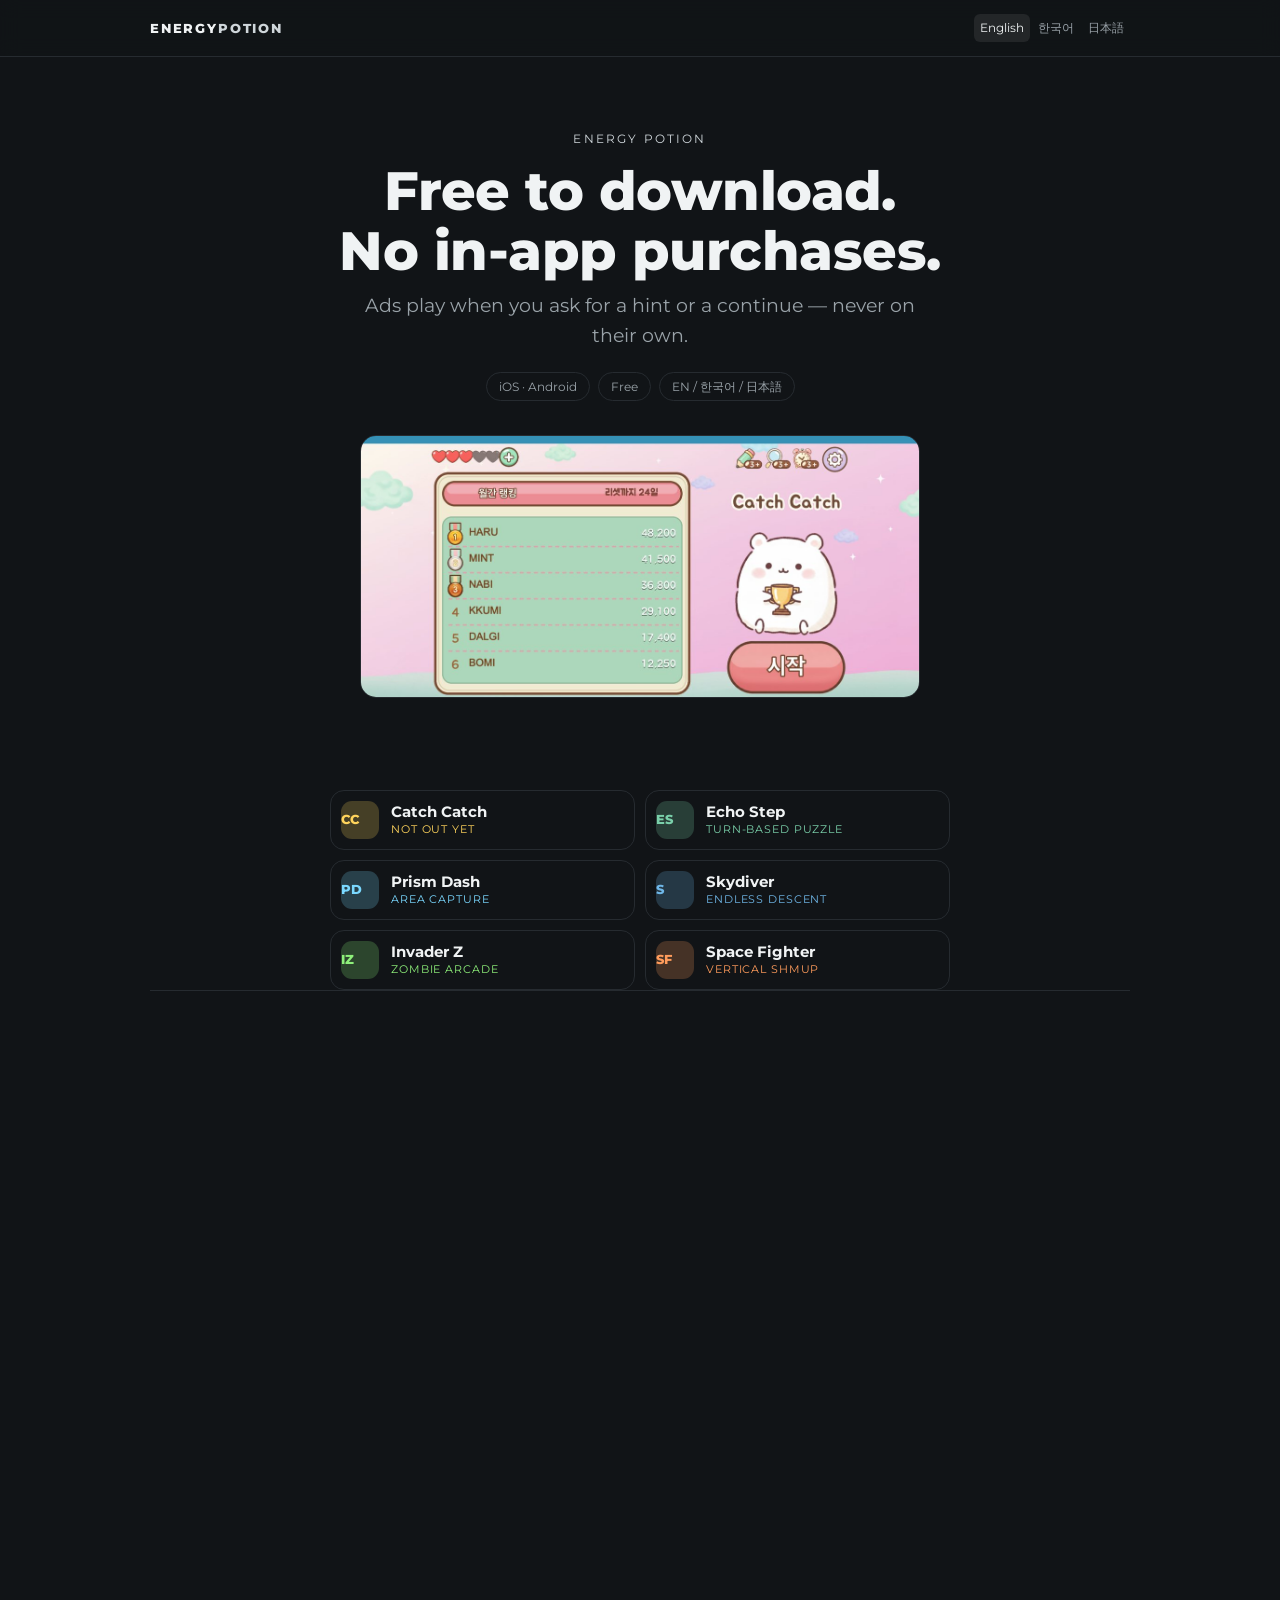
==== index.html @ 7a770555 "Energy Potion 광고 랜딩 페이지 커뮤니티에 광고 링크로 걸 페이지. 첫 페이지가 광고 도착지이고, 게임마다 자기 페이지를 한 장씩 갖는다.  - 게임 여섯 개가 세로로 " ====
<!doctype html>
<html lang="en">
<head>
<meta charset="utf-8">
<meta name="viewport" content="width=device-width,initial-scale=1,viewport-fit=cover">
<title>Energy Potion — six small games, free</title>
<meta name="description" content="Six small mobile games for iOS and Android. Two puzzles, an endless fall, and three arcade games. Free.">

<!-- In a community feed the card is what people see before they see the page.
     1200x630, the best-looking game's own screen. TODO: real URL + image. -->
<meta property="og:title" content="무료 게임 6개 — 인앱 결제 없음">
<meta property="og:description" content="틀린 그림 찾기, 턴제 퍼즐, 영역 확보, 낙하, 슈팅 둘. 광고는 힌트나 이어하기를 직접 누를 때만.">
<meta property="og:image" content="https://TODO.example/assets/og/studio.png">
<meta property="og:type" content="website">
<meta name="twitter:card" content="summary_large_image">

<link rel="preconnect" href="https://fonts.googleapis.com">
<link rel="preconnect" href="https://fonts.gstatic.com" crossorigin>
<link href="https://fonts.googleapis.com/css2?family=Montserrat:wght@600;800&display=swap" rel="stylesheet">
<link rel="stylesheet" href="assets/site.css">
</head>

<!-- THIS is the page an ad link arrives at. Every block below carries its own
     store buttons, because a reader who scrolled to the fourth game will not
     scroll back up to a single button at the top. -->
<body>

<header class="top">
  <div class="wrap">
    <a class="mark" href="./">ENERGY<span>POTION</span></a>
    <nav><span data-lang></span></nav>
  </div>
</header>

<div class="wrap">

  <div class="hero hero-studio">
    <div class="eyebrow">ENERGY POTION</div>
    <h1 data-studio-head></h1>
    <p class="lead" data-studio-line></p>
    <div class="badges">
      <span>iOS · Android</span><span>Free</span><span>EN / 한국어 / 日本語</span>
    </div>

    <!-- One screen, in the first screenful. Filled by the renderer with the
         first featured game that actually has a screenshot on disk, so it can
         never render as a broken frame while the shots are still coming in. -->
    <div class="hero-shot" data-hero-shot></div>
  </div>

  <!-- The list at a glance, before the reader commits to scrolling six blocks.
       Two columns, three rows — not one wrapping row, which broke 5 + 1 and
       read as a leftover. Each entry names the genre, not the sentence the
       block below will say, so it summarises rather than repeats. -->
  <nav class="summary" data-summary aria-label="Games"></nav>

  <!-- the six blocks -->
  <div data-catalogue></div>

  <!-- The small row of everything not featured was here — Dig and Find and
       Space Sweeper. Taken out for now: the page is an ad, and a second list
       under the six is a second thing to decide about. Put the section back
       and it fills itself; `renderCatalogue()` already hides it when nothing
       is unfeatured.

  <section class="foot-list">
    <h2 data-ui="alsoBy">Also by us</h2>
    <div class="grid" data-rest></div>
  </section>
  -->

  <!-- The last thing on the page answers the question a reader leaves with,
       rather than ending on legal links. Every claim here is checked: no
       purchase code in any of the six, rewarded ads only, no tracker on this
       page. -->
  <section class="closing">
    <h2 data-ui="whyFree">Why free</h2>
    <p data-ui="whyFreeBody"></p>
  </section>

</div>

<footer>
  <div class="wrap">
    <span>© Energy Potion</span>
    <a href="#" data-privacy data-ui="privacy">Privacy</a>
    <a href="#" data-support data-ui="support">Support</a>
    <a href="mailto:humor.essence@gmail.com">humor.essence@gmail.com</a>
  </div>
</footer>

<script src="assets/data.js"></script>
<script src="assets/site.js"></script>
</body>
</html>
---- assets/site.css ----
/* Colour lives here, the way it lives in Palette.h — nothing below sets a
   literal that an app's own accent should be setting.

   The ground was Echo Step's own sky, because this page began as that game's
   landing page. It is a catalogue now, and a catalogue standing on one of its
   six games' palettes is that game's page with five guests on it: the teal
   fights Catch Catch's yellow and Space Fighter's orange, and every one of
   the six stops looking like its own thing.

   So the ground is neutral and the colour belongs to the games. Each block and
   each summary row sets --accent inline from data.js; the chrome around them
   inherits the pale default below and stays monochrome, which is what lets six
   accents sit on one page without arguing. */

:root{
  --bg:#111417;          /* deep neutral, a hair cool — not black */
  --panel:#171a1e;       /* a block, barely separated from the ground */
  --ink:#f0f3f4;
  --ink-dim:#99a2a8;
  --line:#262b30;
  --accent:#cfd6da;      /* the default is NOT a colour: chrome stays grey and
                            every real accent arrives inline, per game */
  --on-accent:#10141b;   /* type on a filled accent button */
  --card:#ffffff08;
  --font:'Montserrat',-apple-system,BlinkMacSystemFont,'Apple SD Gothic Neo',
         'Hiragino Sans','Noto Sans KR','Noto Sans JP',sans-serif;
}

*{box-sizing:border-box}
html{scroll-behavior:smooth}
body{
  margin:0;font-family:var(--font);color:var(--ink);
  background:var(--bg);
  -webkit-font-smoothing:antialiased;line-height:1.6;
}
a{color:inherit;text-decoration:none}
.wrap{width:min(980px,100% - 40px);margin-inline:auto}

/* --- top bar ------------------------------------------------------------- */
header.top{position:sticky;top:0;z-index:20;backdrop-filter:blur(10px);
  background:#111417e6;border-bottom:1px solid var(--line)}
.top .wrap{display:flex;align-items:center;gap:16px;height:56px}
.mark{font-weight:800;letter-spacing:.14em;font-size:13px;text-transform:uppercase}
.mark span{color:var(--accent)}
.top nav{margin-left:auto;display:flex;gap:14px;font-size:13px;color:var(--ink-dim)}
[data-lang]{display:flex;gap:2px;margin-left:8px}
[data-lang] button{background:none;border:0;color:var(--ink-dim);font:inherit;font-size:12px;
  padding:4px 6px;cursor:pointer;border-radius:6px}
[data-lang] button.on{color:var(--ink);background:#ffffff14}

/* --- hero ---------------------------------------------------------------- */
.hero{padding:72px 0 56px;text-align:center}
.hero .eyebrow{font-size:12px;letter-spacing:.18em;text-transform:uppercase;color:var(--accent)}
.hero h1{font-size:clamp(34px,7vw,60px);line-height:1.1;margin:14px 0 10px;font-weight:800;letter-spacing:-.01em}
.hero p.lead{font-size:clamp(16px,2.4vw,19px);color:var(--ink-dim);max-width:44ch;margin:0 auto}
.badges{display:flex;gap:8px;justify-content:center;flex-wrap:wrap;margin:20px 0 0}
.badges span{font-size:12px;border:1px solid var(--line);border-radius:999px;padding:4px 12px;color:var(--ink-dim)}

/* --- store buttons ------------------------------------------------------- */
.stores{display:flex;gap:12px;justify-content:center;flex-wrap:wrap;margin:26px 0 0}
.store{display:inline-flex;flex-direction:column;align-items:flex-start;justify-content:center;
  min-width:170px;padding:10px 20px;border-radius:12px;font-weight:700;font-size:15px;
  background:var(--accent);color:var(--on-accent);border:1px solid transparent}
.store em{font-style:normal;font-weight:600;font-size:11px;opacity:.7}
.store.android{background:transparent;color:var(--ink);border-color:var(--line)}
.store-off{opacity:.4;cursor:default}
.store-lg{min-width:200px;padding:13px 24px;font-size:16px}

/* --- media slot ---------------------------------------------------------- */
.media{margin:44px auto 0;width:min(300px,72vw);aspect-ratio:9/19.5;border-radius:28px;
  border:1px solid var(--line);background:var(--panel);overflow:hidden;position:relative}
.media video,.media img{width:100%;height:100%;object-fit:cover;display:block}
.media .placeholder{position:absolute;inset:0;display:grid;place-content:center;text-align:center;
  color:var(--ink-dim);font-size:12px;padding:20px;line-height:1.8}

/* --- sections ------------------------------------------------------------ */
section{padding:56px 0;border-top:1px solid var(--line)}
h2{font-size:13px;letter-spacing:.18em;text-transform:uppercase;color:var(--accent);margin:0 0 24px}
ul.points{list-style:none;padding:0;margin:0;display:grid;gap:18px}
ul.points li{padding-left:26px;position:relative;font-size:17px;max-width:60ch}
ul.points li::before{content:'';position:absolute;left:0;top:11px;width:10px;height:10px;
  background:var(--accent);transform:rotate(45deg)}

.shots{display:flex;gap:14px;overflow-x:auto;padding-bottom:12px;scroll-snap-type:x mandatory}
.shots img,.shots .shot{flex:0 0 auto;width:210px;aspect-ratio:9/19.5;border-radius:16px;
  border:1px solid var(--line);background:var(--panel);scroll-snap-align:start;
  display:grid;place-content:center;color:var(--ink-dim);font-size:11px}

table.facts{width:100%;border-collapse:collapse;font-size:15px;max-width:560px}
table.facts td{padding:10px 0;border-bottom:1px solid var(--line);vertical-align:top}
table.facts td:first-child{color:var(--ink-dim);width:38%}

/* --- the six blocks ------------------------------------------------------ */
/* Stacked, not two-column: screen on top, then the name, the sentence and the
   buttons under it — the same shape on a phone and on a desktop. A side-by-side
   block reads as a website's feature row; a stacked one reads as a store entry,
   which is what a reader arriving from a community post is expecting to skim.
   The price is height, and it is paid on purpose: six blocks is a long page,
   and each of them is a stop rather than a row to scan past. */
.hero-studio h1{font-size:clamp(32px,6.4vw,54px)}
.hero-shot{margin:34px auto 0;width:min(240px,58vw)}
.hero-shot.wide{width:min(560px,88vw)}
.hero-shot img.wide{border-radius:16px}
.hero-shot img{width:100%;height:auto;display:block;border-radius:22px;
  border:1px solid var(--line);background:var(--panel)}

/* Two columns, so six entries are three tidy rows instead of one row that
   wraps 5 + 1. One column below 560, where two of these would be too narrow to
   hold a name and a genre on separate lines. */
.summary{display:grid;grid-template-columns:1fr 1fr;gap:10px;max-width:620px;
  margin:36px auto 0}
.summary a{display:flex;align-items:center;gap:12px;padding:10px 14px 10px 10px;
  border:1px solid var(--line);border-radius:14px;transition:border-color .15s}
.summary a:hover,.summary a:focus-visible{border-color:var(--accent)}
.summary .icon{width:38px;height:38px;border-radius:11px;flex:0 0 auto}
.summary .icon b{font-size:13px}
.summary span{display:flex;flex-direction:column;min-width:0;text-align:left}
.summary b{font-size:15px;font-weight:700;line-height:1.3}
.summary i{font-style:normal;font-size:11px;letter-spacing:.08em;text-transform:uppercase;
  color:var(--accent);line-height:1.5}
@media (max-width:560px){ .summary{grid-template-columns:1fr} }

.app{display:flex;flex-direction:column;align-items:center;text-align:center;gap:0;
  padding:64px 0;border-top:1px solid var(--line);scroll-margin-top:70px;
  /* six stacked blocks is a long document; the ones far off screen need not be
     laid out until they are near it. contain-intrinsic-size keeps the
     scrollbar honest before that happens. */
  content-visibility:auto;contain-intrinsic-size:auto 720px}

/* Two screens, side by side, at the size a phone screenshot is actually
   legible at. The second is optional — if the file is not there its frame is
   removed rather than left as a hole, so a game with one screenshot is not a
   broken-looking block. */
.app-media{display:flex;gap:14px;justify-content:center;margin-bottom:30px}
/* The screenshot keeps its own shape. These six games are not all the same
   aspect: Echo Step's shot is a 1080x2400 handset frame and Space Fighter's is
   4:7, and forcing both into one ratio with object-fit:cover ate the Space
   Fighter logo off the top of its own screen. Only the placeholder holds a
   fixed ratio, because it has no content to lose. */
.app-media img{width:210px;height:auto;border-radius:22px;
  border:1px solid var(--line);background:var(--panel);display:block}
/* A sideways game gets a sideways frame — same height budget, not the same
   width, or it lands a third the height of the portrait ones beside it. */
.app-media img.wide{width:min(440px,74vw);border-radius:16px}
.app-media .placeholder{width:210px;aspect-ratio:9/19.5;border-radius:22px;
  border:1px solid var(--line);background:var(--panel);display:block}
.app-media .placeholder{display:grid;place-content:center;text-align:center;padding:16px;
  color:var(--ink-dim);font-size:11px;word-break:break-all;line-height:1.7}

.app-body{display:flex;flex-direction:column;align-items:center;max-width:56ch}
.app-body .eyebrow{font-size:11px;letter-spacing:.16em;text-transform:uppercase;color:var(--accent)}
.app-body h3{font-size:clamp(26px,4vw,36px);margin:8px 0 10px;font-weight:800;letter-spacing:-.01em}
.app-body p{margin:0;font-size:17px;color:var(--ink-dim);max-width:46ch;line-height:1.65}
ul.mini{list-style:none;padding:0;margin:18px 0 0;display:grid;gap:8px;text-align:left}
ul.mini li{position:relative;padding-left:20px;font-size:14px;color:var(--ink-dim);max-width:48ch}
ul.mini li::before{content:'';position:absolute;left:0;top:8px;width:7px;height:7px;
  background:var(--accent);transform:rotate(45deg)}
.app-body .stores{margin-top:26px}
.more{display:inline-block;margin-top:16px;font-size:13px;color:var(--ink-dim);
  text-decoration:underline;text-underline-offset:4px}
.more:hover{color:var(--ink)}
section[hidden]{display:none}

@media (max-width:560px){
  .app{padding:48px 0}
  .app-media{gap:10px}
  /* One screen on a narrow phone: two of them shrink to thumbnails and stop
     being screenshots. The second is hidden, not scaled. */
  .app-media > :nth-child(2){display:none}
  .app-media img,.app-media .placeholder{width:min(240px,64vw)}
}

/* --- catalogue grid (the small row at the foot, and nothing else) -------- */
/* One per row, not a two-up grid: it is a list of games, and the page reads
   downwards everywhere else. */
.grid{display:grid;gap:12px;grid-template-columns:1fr;max-width:560px;margin-inline:auto}
.foot-list h2{text-align:center}
.card{display:flex;gap:16px;padding:16px;border:1px solid var(--line);border-radius:16px;
  background:var(--panel);transition:border-color .15s,transform .15s}
.card:hover{border-color:var(--accent);transform:translateY(-2px)}
.icon{flex:0 0 auto;width:56px;height:56px;border-radius:14px;position:relative;overflow:hidden;
  background:color-mix(in srgb,var(--accent) 22%,transparent);display:grid;place-content:center}
.icon img{position:absolute;inset:0;width:100%;height:100%;object-fit:cover}
.icon b{font-size:18px;font-weight:800;color:var(--accent)}
.card .icon{width:44px;height:78px;border-radius:10px}
.card-text{display:flex;flex-direction:column;gap:2px;min-width:0}
.card-text b{font-size:17px}
.card-text i{font-style:normal;font-size:11px;letter-spacing:.1em;text-transform:uppercase;color:var(--accent)}
.card-text span{font-size:14px;color:var(--ink-dim);line-height:1.5}

/* --- sticky CTA ---------------------------------------------------------- */
.sticky{position:fixed;left:0;right:0;bottom:0;z-index:30;transform:translateY(110%);
  transition:transform .2s;background:#111417f2;border-top:1px solid var(--line);
  backdrop-filter:blur(10px);padding:10px 0 max(10px,env(safe-area-inset-bottom))}
.sticky.show{transform:none}
.sticky .stores{margin:0}
.sticky .store{flex:1;min-width:0;align-items:center;padding:11px 12px}

.closing p{max-width:60ch;margin:0 auto;color:var(--ink-dim);font-size:15px;line-height:1.75}
.closing{text-align:center}
footer{padding:40px 0 60px;color:var(--ink-dim);font-size:13px;border-top:1px solid var(--line)}
footer .wrap{display:flex;gap:18px;flex-wrap:wrap;align-items:center}
footer a{text-decoration:underline;text-underline-offset:3px}

@media (max-width:520px){
  .hero{padding:48px 0 40px}
  .store{min-width:0;flex:1}
}
@media (prefers-reduced-motion:reduce){*{transition:none!important;scroll-behavior:auto}}
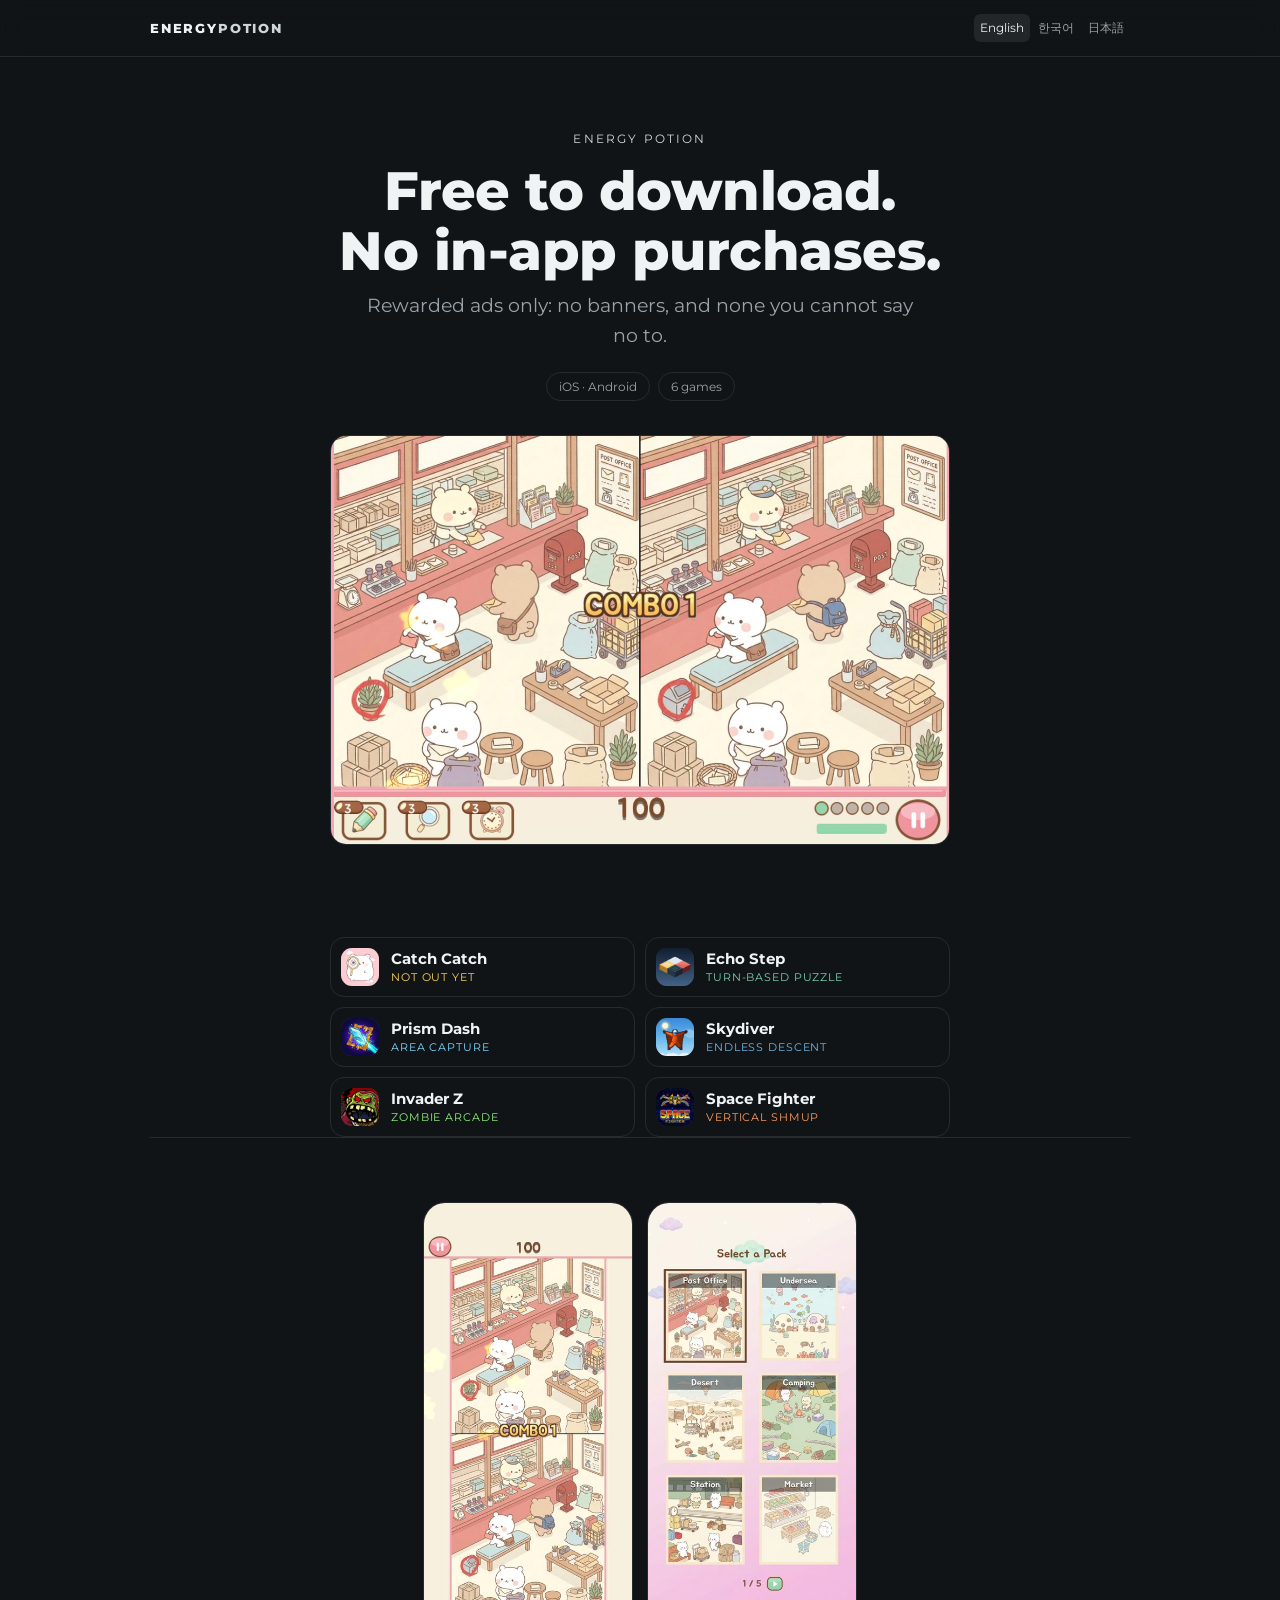
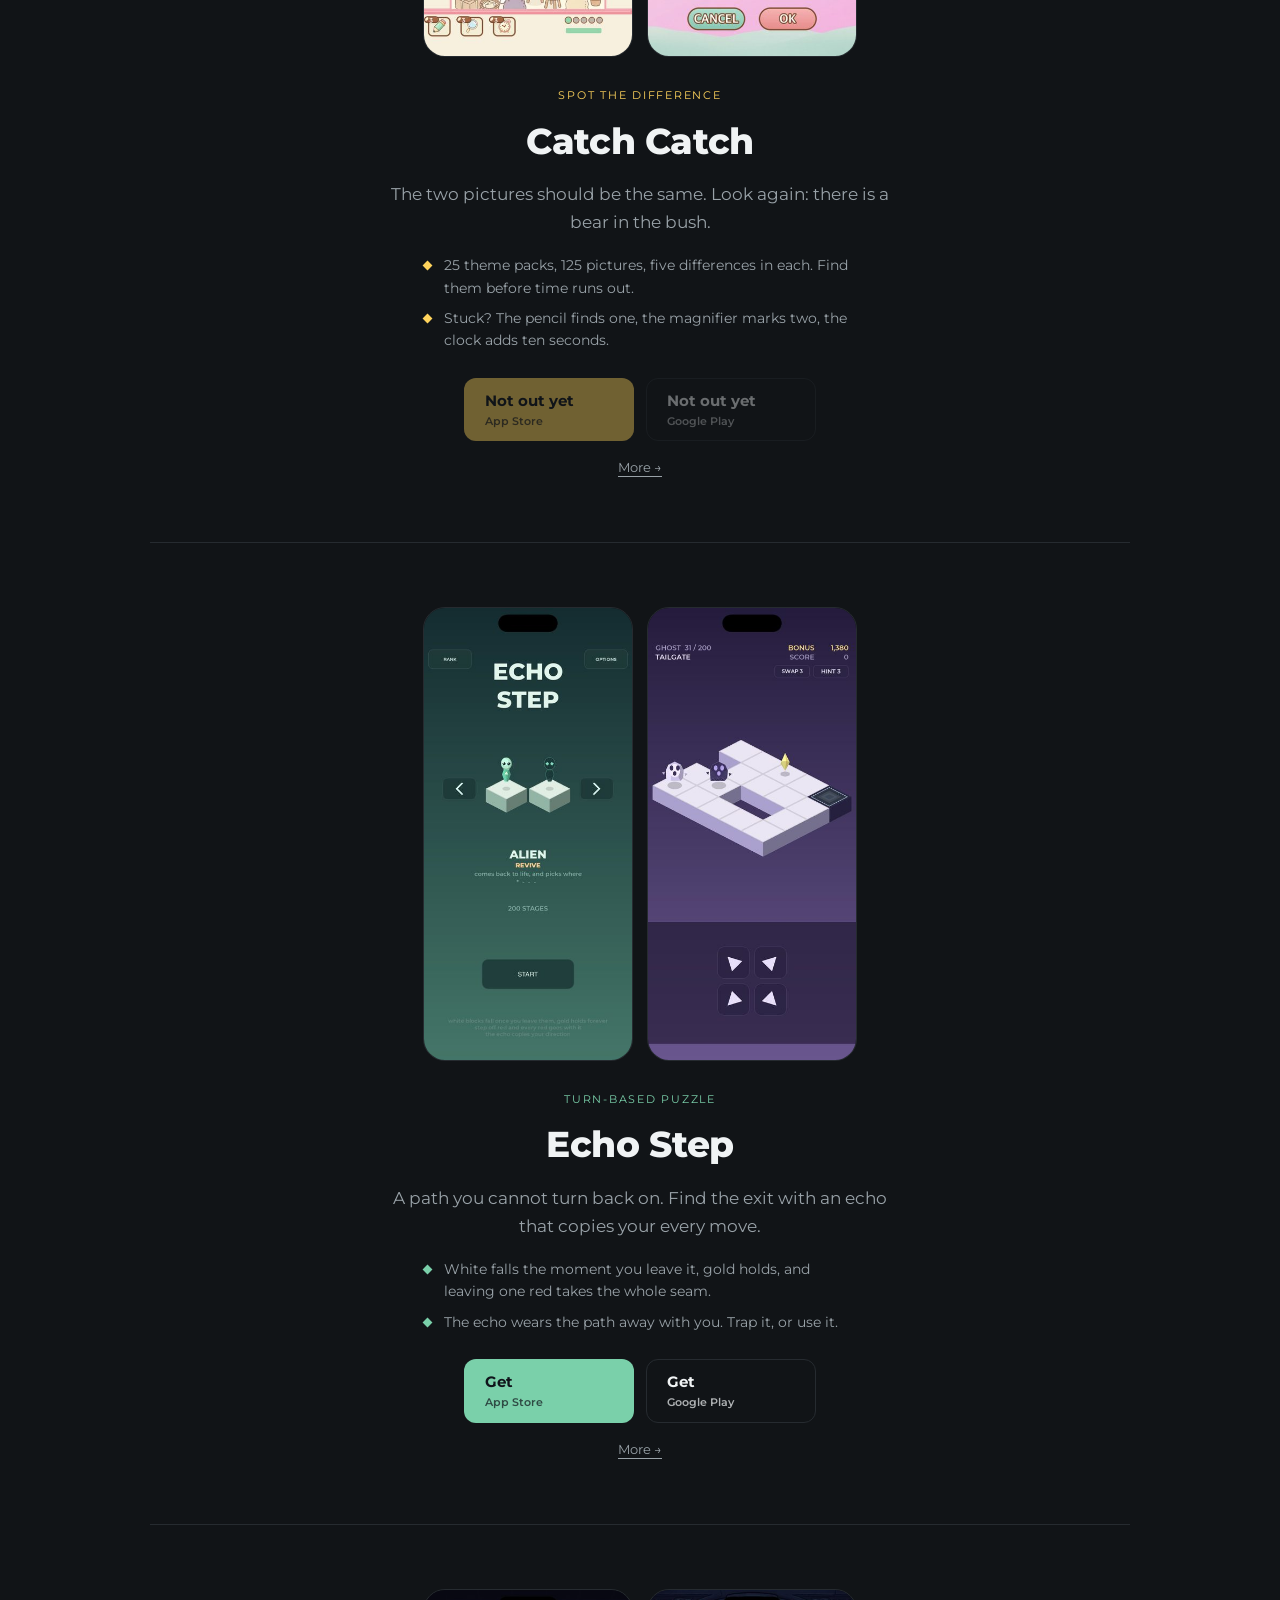
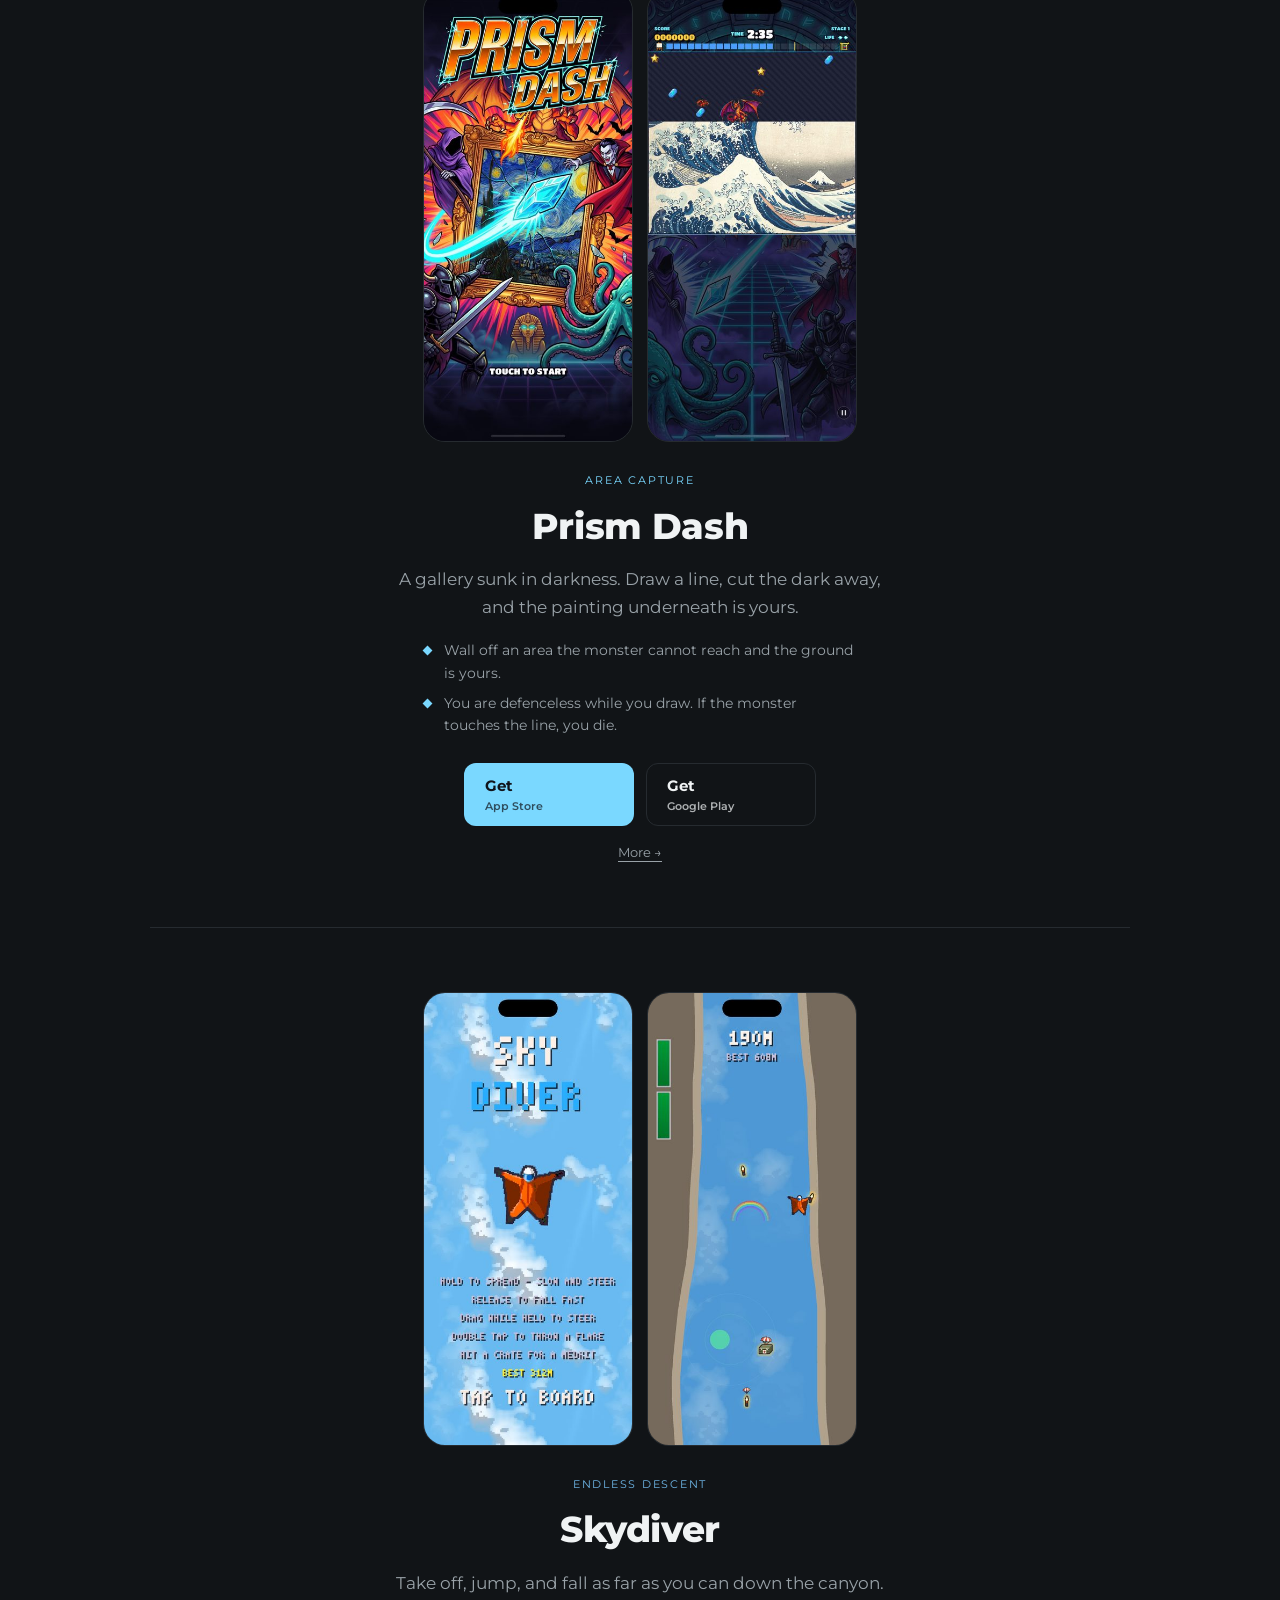
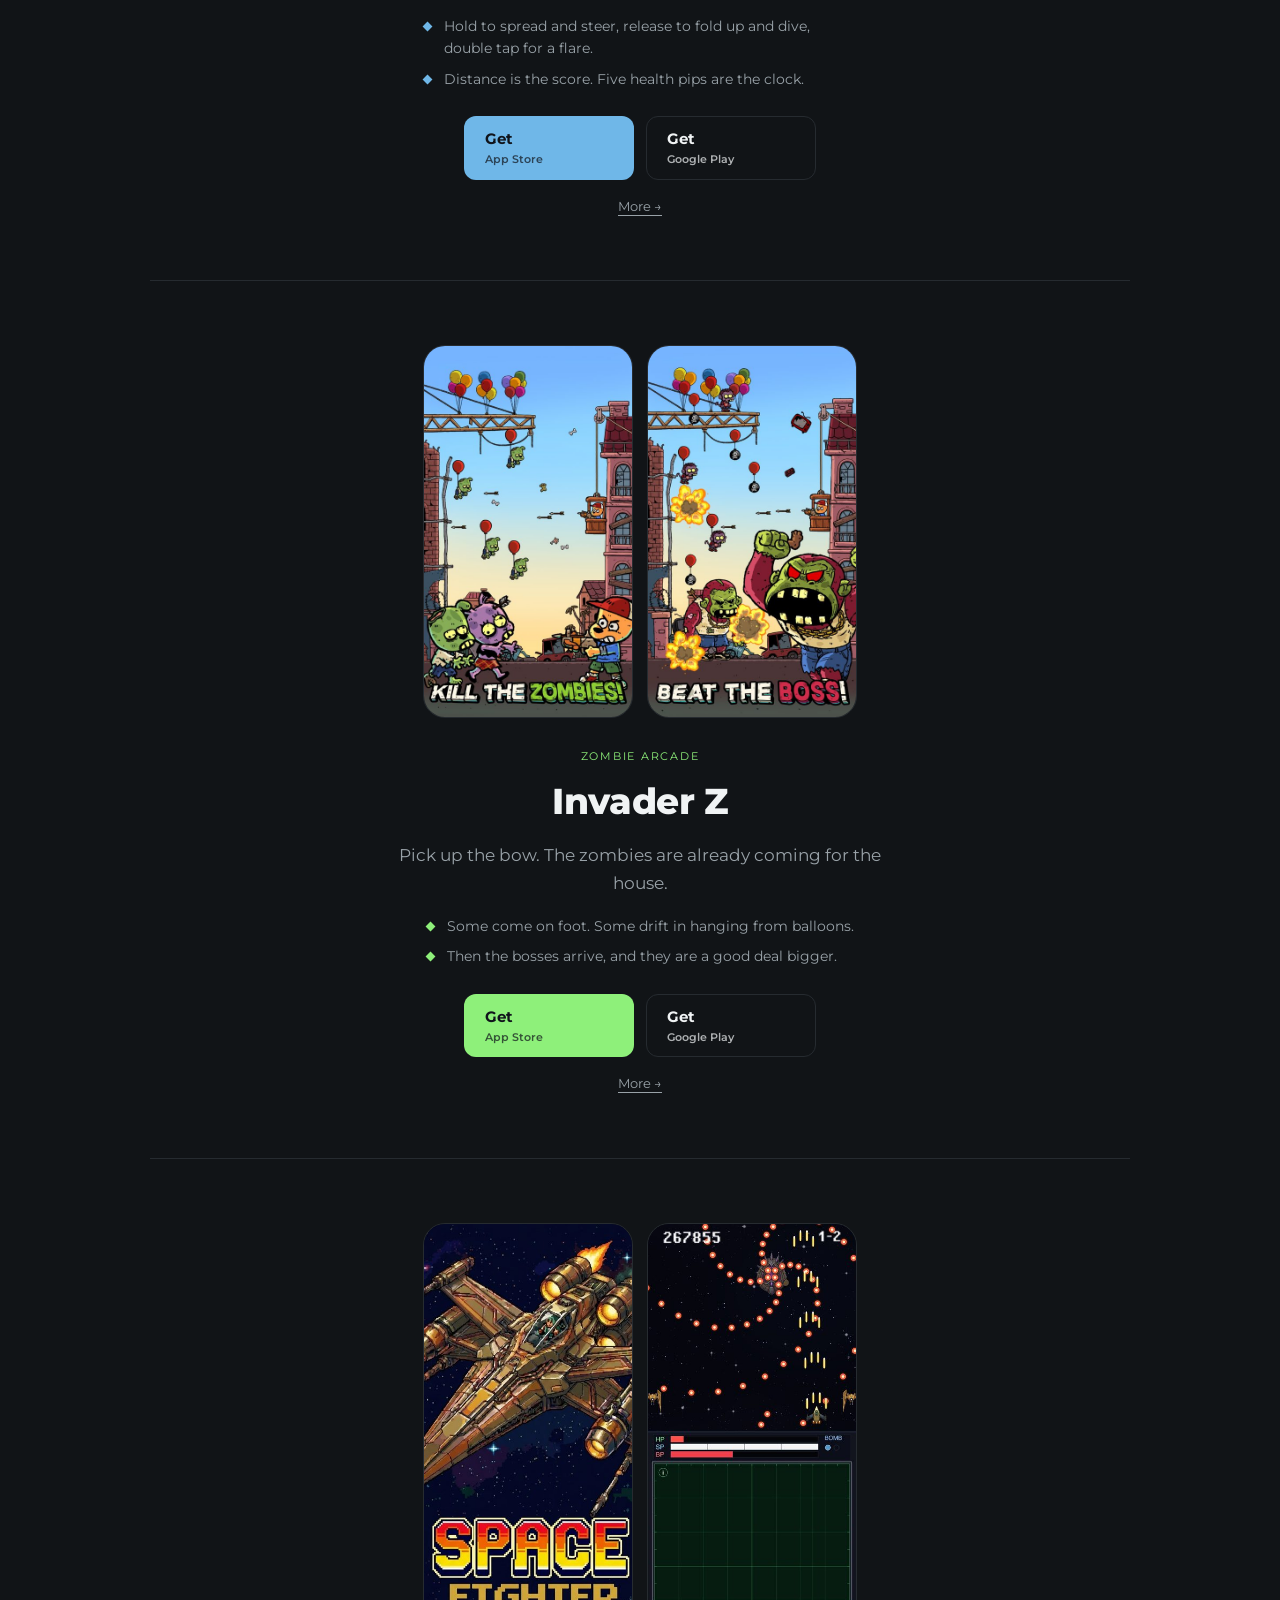
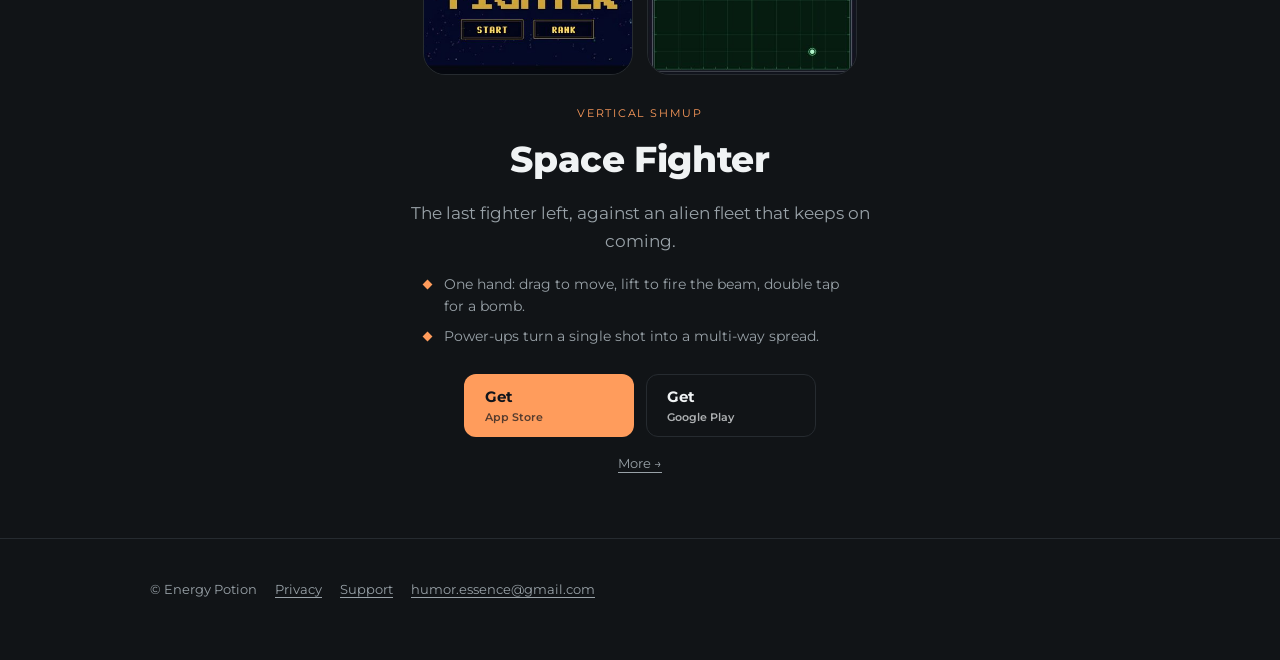
==== commit 871c671b: "위쪽을 먼저 그리고, 소개 문구를 스토어 기준으로 바로잡는다 로딩: - 문구와 대표 이미지를 HTML에 넣어 첫 응답만으로 첫 화면이 그려진다. - 아래쪽 이미지는 대표 이미지가 " ====
--- a/index.html
+++ b/index.html
@@ -7,17 +7,35 @@
 <meta name="description" content="Six small mobile games for iOS and Android. Two puzzles, an endless fall, and three arcade games. Free.">
 
 <!-- In a community feed the card is what people see before they see the page.
-     1200x630, the best-looking game's own screen. TODO: real URL + image. -->
+     1200x630, the best-looking game's own screen. Built by tools/make_og.py
+     out of data.js and the screenshots, so a card cannot drift from its page. -->
 <meta property="og:title" content="무료 게임 6개 — 인앱 결제 없음">
-<meta property="og:description" content="틀린 그림 찾기, 턴제 퍼즐, 영역 확보, 낙하, 슈팅 둘. 광고는 힌트나 이어하기를 직접 누를 때만.">
-<meta property="og:image" content="https://TODO.example/assets/og/studio.png">
+<meta property="og:description" content="틀린 그림 찾기, 턴제 퍼즐, 영역 확보, 낙하, 슈팅 둘. 광고는 보상형뿐, 배너도 거절할 수 없는 광고도 없습니다.">
+<meta property="og:image" content="https://energypotioncorp-code.github.io/assets/og/studio.png">
 <meta property="og:type" content="website">
+<meta property="og:url" content="https://energypotioncorp-code.github.io/">
 <meta name="twitter:card" content="summary_large_image">
 
+<!-- Runs before anything else on the page: the language has to be known before the
+     first paint, and the picture at the top should start downloading now rather than
+     after the stylesheet. Order matches ECHO_LANG > es.lang > handset in the game. -->
+<script>
+(function(){var L=['en','ko','ja'],p=new URLSearchParams(location.search).get('lang'),s=null,n=(navigator.language||'en').slice(0,2),l;
+try{s=localStorage.getItem('ep.lang')}catch(e){}
+l=L.indexOf(p)>=0?p:L.indexOf(s)>=0?s:L.indexOf(n)>=0?n:'en';
+document.documentElement.lang=l;window.EP_LANG=l;window.EP_HERO='assets/shots/catch-catch-'+l+'-1.jpg';
+var k=document.createElement('link');k.rel='preload';k.as='image';k.href=window.EP_HERO;k.fetchPriority='high';document.head.appendChild(k);})();
+</script>
+<link rel="icon" href="data:,">
 <link rel="preconnect" href="https://fonts.googleapis.com">
 <link rel="preconnect" href="https://fonts.gstatic.com" crossorigin>
-<link href="https://fonts.googleapis.com/css2?family=Montserrat:wght@600;800&display=swap" rel="stylesheet">
+<!-- Not render-blocking: a font on another host must never hold up the first paint. -->
+<link rel="preload" as="style" href="https://fonts.googleapis.com/css2?family=Montserrat:wght@600;800&display=swap" onload="this.onload=null;this.rel='stylesheet'">
+<noscript><link href="https://fonts.googleapis.com/css2?family=Montserrat:wght@600;800&display=swap" rel="stylesheet"></noscript>
 <link rel="stylesheet" href="assets/site.css">
+<script defer src="assets/data.js"></script>
+<script defer src="assets/shots.js"></script>
+<script defer src="assets/site.js"></script>
 </head>
 
 <!-- THIS is the page an ad link arrives at. Every block below carries its own
@@ -36,16 +54,32 @@
 
   <div class="hero hero-studio">
     <div class="eyebrow">ENERGY POTION</div>
-    <h1 data-studio-head></h1>
-    <p class="lead" data-studio-line></p>
+    <!-- The hero's words are written here, all three languages, not in data.js: they
+         have to be on screen from the first response. CSS shows the reader's language
+         (html[lang] is set in the head). tools/make_og.py reads the card's text from here.
+
+         Careful with the second line. It said ads play only when you press them, and
+         Space Fighter's stage-clear ad starts by itself after a countdown. What is true
+         of all six: rewarded only, no banners, and you can always decline. -->
+    <h1>
+      <span data-l="ko">무료 다운로드.<br>인앱 결제 0원.</span>
+      <span data-l="en">Free to download.<br>No in-app purchases.</span>
+      <span data-l="ja">無料ダウンロード。<br>アプリ内課金 0 円。</span>
+    </h1>
+    <p class="lead">
+      <span data-l="ko">광고는 보상형뿐입니다. 배너도, 거절할 수 없는 광고도 없습니다.</span>
+      <span data-l="en">Rewarded ads only: no banners, and none you cannot say no to.</span>
+      <span data-l="ja">広告は報酬型だけ。バナーも、断れない広告もありません。</span>
+    </p>
     <div class="badges">
-      <span>iOS · Android</span><span>Free</span><span>EN / 한국어 / 日本語</span>
+      <span>iOS · Android</span>
+      <span data-l="ko">게임 6개</span><span data-l="en">6 games</span><span data-l="ja">ゲーム6本</span>
     </div>
 
-    <!-- One screen, in the first screenful. Filled by the renderer with the
-         first featured game that actually has a screenshot on disk, so it can
-         never render as a broken frame while the shots are still coming in. -->
-    <div class="hero-shot" data-hero-shot></div>
+    <div class="hero-shot wide">
+      <img id="hero-shot" data-slug="catch-catch" width="1200" height="793" alt="Catch Catch" fetchpriority="high" decoding="async">
+      <script>document.getElementById('hero-shot').src=window.EP_HERO</script>
+    </div>
   </div>
 
   <!-- The list at a glance, before the reader commits to scrolling six blocks.
@@ -69,15 +103,6 @@
   </section>
   -->
 
-  <!-- The last thing on the page answers the question a reader leaves with,
-       rather than ending on legal links. Every claim here is checked: no
-       purchase code in any of the six, rewarded ads only, no tracker on this
-       page. -->
-  <section class="closing">
-    <h2 data-ui="whyFree">Why free</h2>
-    <p data-ui="whyFreeBody"></p>
-  </section>
-
 </div>
 
 <footer>
@@ -89,7 +114,5 @@
   </div>
 </footer>
 
-<script src="assets/data.js"></script>
-<script src="assets/site.js"></script>
 </body>
 </html>
--- a/assets/site.css
+++ b/assets/site.css
@@ -27,6 +27,12 @@
 }
 
 *{box-sizing:border-box}
+/* The hero carries all three languages in its HTML; only the reader's shows. Lives in
+   the stylesheet that blocks first paint, so the others never flash. */
+html[lang="ko"] [data-l]:not([data-l="ko"]),
+html[lang="en"] [data-l]:not([data-l="en"]),
+html[lang="ja"] [data-l]:not([data-l="ja"]){display:none}
+img{max-width:100%}
 html{scroll-behavior:smooth}
 body{
   margin:0;font-family:var(--font);color:var(--ink);
@@ -40,6 +46,7 @@
 header.top{position:sticky;top:0;z-index:20;backdrop-filter:blur(10px);
   background:#111417e6;border-bottom:1px solid var(--line)}
 .top .wrap{display:flex;align-items:center;gap:16px;height:56px}
+.mark,.top nav a,[data-lang] button{white-space:nowrap}
 .mark{font-weight:800;letter-spacing:.14em;font-size:13px;text-transform:uppercase}
 .mark span{color:var(--accent)}
 .top nav{margin-left:auto;display:flex;gap:14px;font-size:13px;color:var(--ink-dim)}
@@ -67,11 +74,19 @@
 .store-lg{min-width:200px;padding:13px 24px;font-size:16px}
 
 /* --- media slot ---------------------------------------------------------- */
-.media{margin:44px auto 0;width:min(300px,72vw);aspect-ratio:9/19.5;border-radius:28px;
-  border:1px solid var(--line);background:var(--panel);overflow:hidden;position:relative}
-.media video,.media img{width:100%;height:100%;object-fit:cover;display:block}
-.media .placeholder{position:absolute;inset:0;display:grid;place-content:center;text-align:center;
-  color:var(--ink-dim);font-size:12px;padding:20px;line-height:1.8}
+.media{margin:44px auto 0;width:min(300px,72vw);border-radius:24px;
+  border:1px solid var(--line);background:var(--panel);overflow:hidden}
+.media.wide{width:min(620px,100%);border-radius:16px}
+.media video,.media img{width:100%;height:auto;display:block}
+/* Filled by the script a moment after the picture starts; holding their room keeps the
+   picture from being pushed down when they land. */
+.hero .eyebrow:empty{min-height:1.6em}
+.hero:not(.hero-studio) .lead{min-height:3.3em}
+.hero [data-app-stores]{min-height:76px}
+/* Until the script fills the blocks, keep what follows them off the first screen, or
+   the footer shows and is then shoved down. */
+[data-catalogue]:empty{min-height:100vh}
+[data-summary]:empty{min-height:210px}
 
 /* --- sections ------------------------------------------------------------ */
 section{padding:56px 0;border-top:1px solid var(--line)}
@@ -82,9 +97,9 @@
   background:var(--accent);transform:rotate(45deg)}
 
 .shots{display:flex;gap:14px;overflow-x:auto;padding-bottom:12px;scroll-snap-type:x mandatory}
-.shots img,.shots .shot{flex:0 0 auto;width:210px;aspect-ratio:9/19.5;border-radius:16px;
-  border:1px solid var(--line);background:var(--panel);scroll-snap-align:start;
-  display:grid;place-content:center;color:var(--ink-dim);font-size:11px}
+.shots img{flex:0 0 auto;width:210px;height:auto;border-radius:16px;
+  border:1px solid var(--line);background:var(--panel);scroll-snap-align:start;display:block}
+.shots img.wide{width:440px}
 
 table.facts{width:100%;border-collapse:collapse;font-size:15px;max-width:560px}
 table.facts td{padding:10px 0;border-bottom:1px solid var(--line);vertical-align:top}
@@ -99,9 +114,8 @@
    and each of them is a stop rather than a row to scan past. */
 .hero-studio h1{font-size:clamp(32px,6.4vw,54px)}
 .hero-shot{margin:34px auto 0;width:min(240px,58vw)}
-.hero-shot.wide{width:min(560px,88vw)}
-.hero-shot img.wide{border-radius:16px}
-.hero-shot img{width:100%;height:auto;display:block;border-radius:22px;
+.hero-shot.wide{width:min(620px,100%)}
+.hero-shot img{width:100%;height:auto;display:block;border-radius:16px;
   border:1px solid var(--line);background:var(--panel)}
 
 /* Two columns, so six entries are three tidy rows instead of one row that
@@ -119,33 +133,19 @@
 .summary i{font-style:normal;font-size:11px;letter-spacing:.08em;text-transform:uppercase;
   color:var(--accent);line-height:1.5}
 @media (max-width:560px){ .summary{grid-template-columns:1fr} }
+/* The logo already goes home; on a phone the header has room for it and the languages. */
+@media (max-width:480px){ .top nav > a{display:none} }
 
 .app{display:flex;flex-direction:column;align-items:center;text-align:center;gap:0;
-  padding:64px 0;border-top:1px solid var(--line);scroll-margin-top:70px;
-  /* six stacked blocks is a long document; the ones far off screen need not be
-     laid out until they are near it. contain-intrinsic-size keeps the
-     scrollbar honest before that happens. */
-  content-visibility:auto;contain-intrinsic-size:auto 720px}
-
-/* Two screens, side by side, at the size a phone screenshot is actually
-   legible at. The second is optional — if the file is not there its frame is
-   removed rather than left as a hole, so a game with one screenshot is not a
-   broken-looking block. */
-.app-media{display:flex;gap:14px;justify-content:center;margin-bottom:30px}
-/* The screenshot keeps its own shape. These six games are not all the same
-   aspect: Echo Step's shot is a 1080x2400 handset frame and Space Fighter's is
-   4:7, and forcing both into one ratio with object-fit:cover ate the Space
-   Fighter logo off the top of its own screen. Only the placeholder holds a
-   fixed ratio, because it has no content to lose. */
+  padding:64px 0;border-top:1px solid var(--line);scroll-margin-top:70px}
+
+/* Two screens side by side at a size a phone screenshot can be read at. Each keeps its
+   own shape: most are portrait, and a landscape one takes the wider frame. On a narrow
+   phone the second is hidden rather than shrunk, and a hidden lazy image is never fetched. */
+.app-media{display:flex;gap:14px;justify-content:center;align-items:center;margin-bottom:30px}
 .app-media img{width:210px;height:auto;border-radius:22px;
   border:1px solid var(--line);background:var(--panel);display:block}
-/* A sideways game gets a sideways frame — same height budget, not the same
-   width, or it lands a third the height of the portrait ones beside it. */
 .app-media img.wide{width:min(440px,74vw);border-radius:16px}
-.app-media .placeholder{width:210px;aspect-ratio:9/19.5;border-radius:22px;
-  border:1px solid var(--line);background:var(--panel);display:block}
-.app-media .placeholder{display:grid;place-content:center;text-align:center;padding:16px;
-  color:var(--ink-dim);font-size:11px;word-break:break-all;line-height:1.7}
 
 .app-body{display:flex;flex-direction:column;align-items:center;max-width:56ch}
 .app-body .eyebrow{font-size:11px;letter-spacing:.16em;text-transform:uppercase;color:var(--accent)}
@@ -167,7 +167,7 @@
   /* One screen on a narrow phone: two of them shrink to thumbnails and stop
      being screenshots. The second is hidden, not scaled. */
   .app-media > :nth-child(2){display:none}
-  .app-media img,.app-media .placeholder{width:min(240px,64vw)}
+  .app-media img{width:min(240px,64vw)}
 }
 
 /* --- catalogue grid (the small row at the foot, and nothing else) -------- */
@@ -196,8 +196,6 @@
 .sticky .stores{margin:0}
 .sticky .store{flex:1;min-width:0;align-items:center;padding:11px 12px}
 
-.closing p{max-width:60ch;margin:0 auto;color:var(--ink-dim);font-size:15px;line-height:1.75}
-.closing{text-align:center}
 footer{padding:40px 0 60px;color:var(--ink-dim);font-size:13px;border-top:1px solid var(--line)}
 footer .wrap{display:flex;gap:18px;flex-wrap:wrap;align-items:center}
 footer a{text-decoration:underline;text-underline-offset:3px}
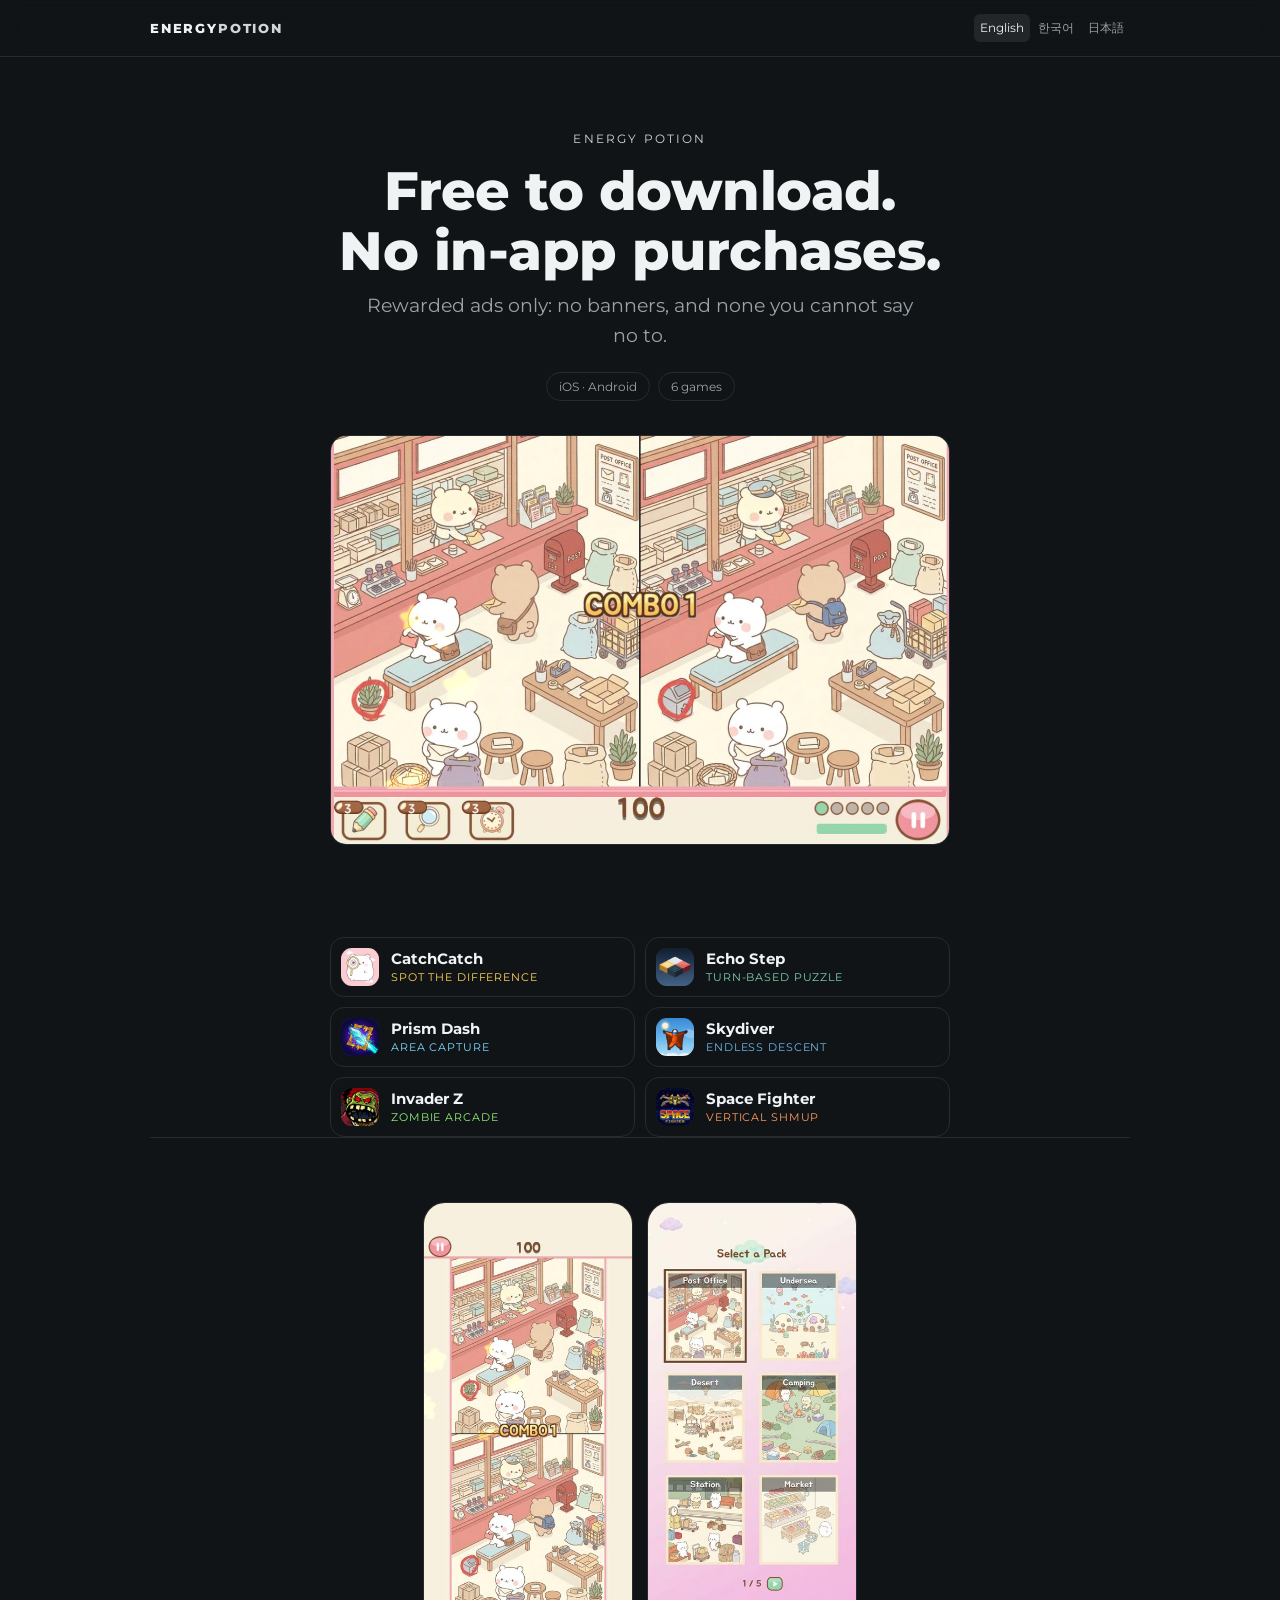
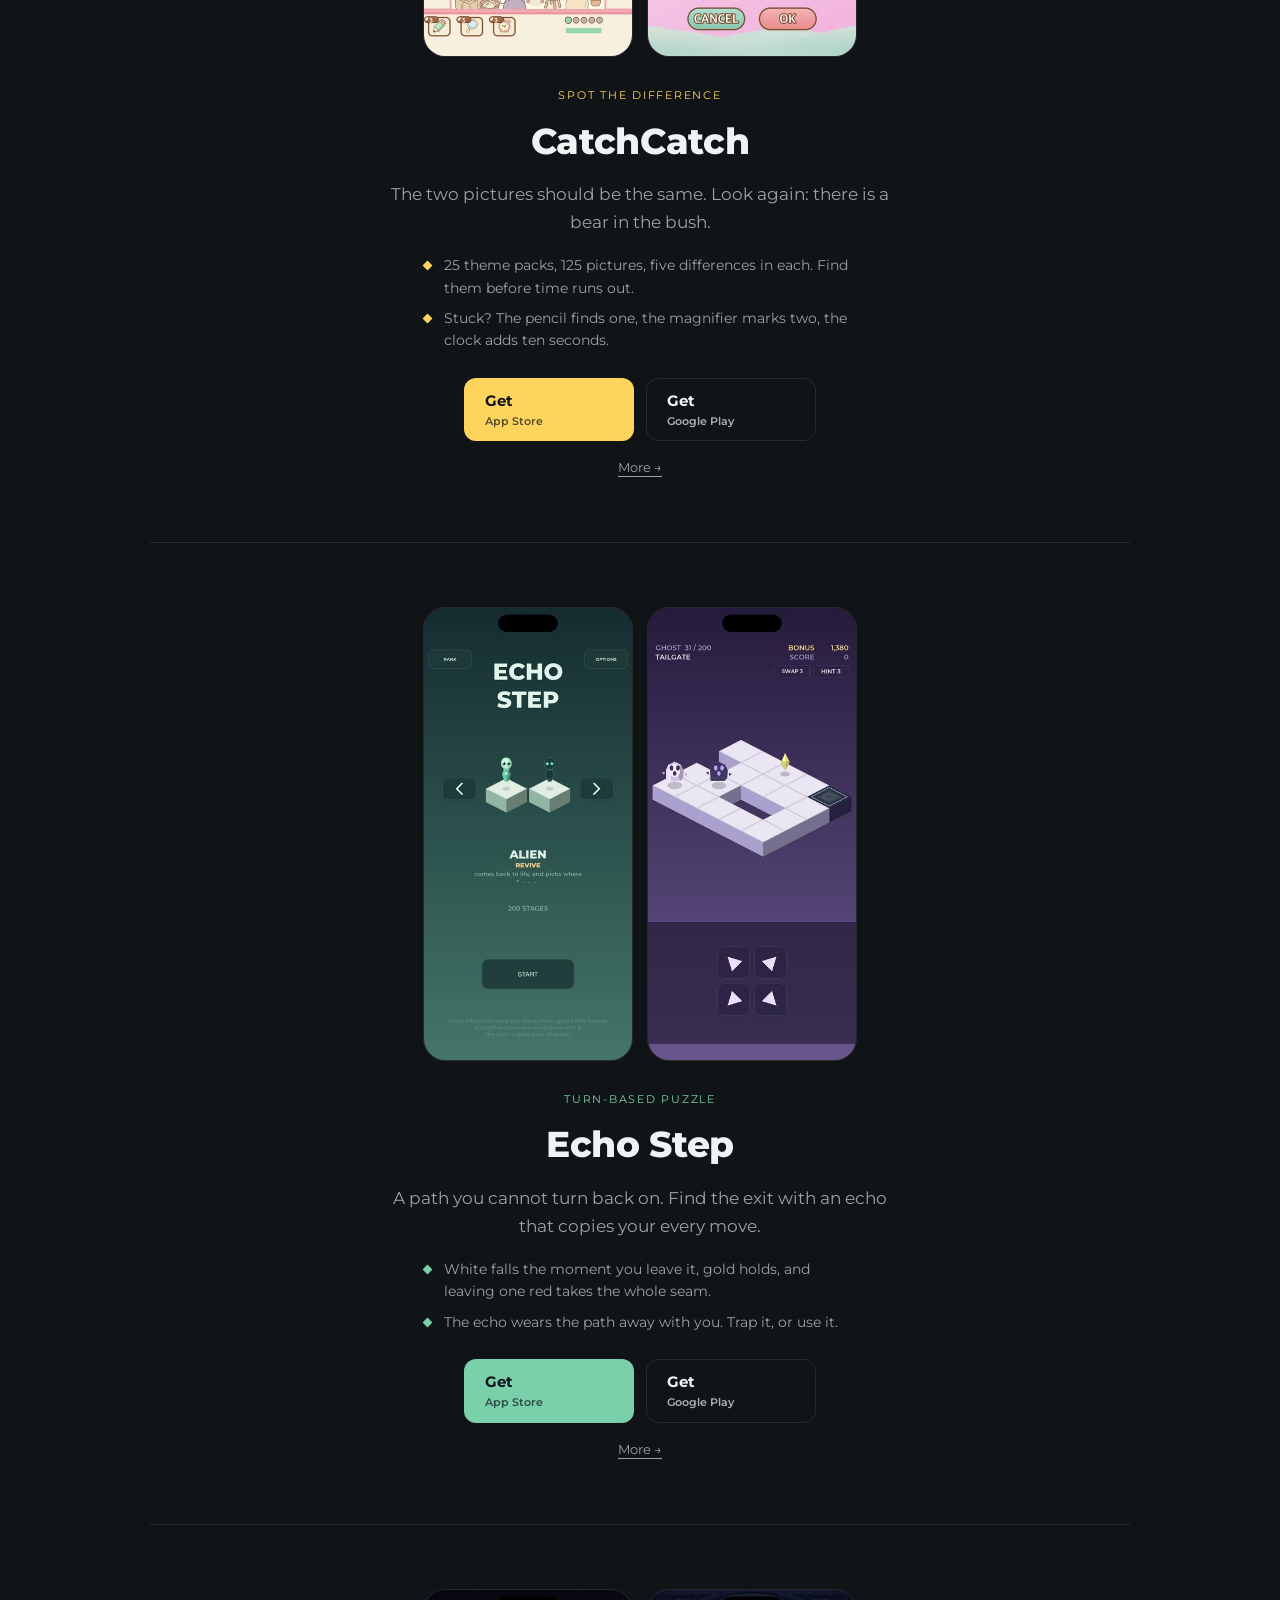
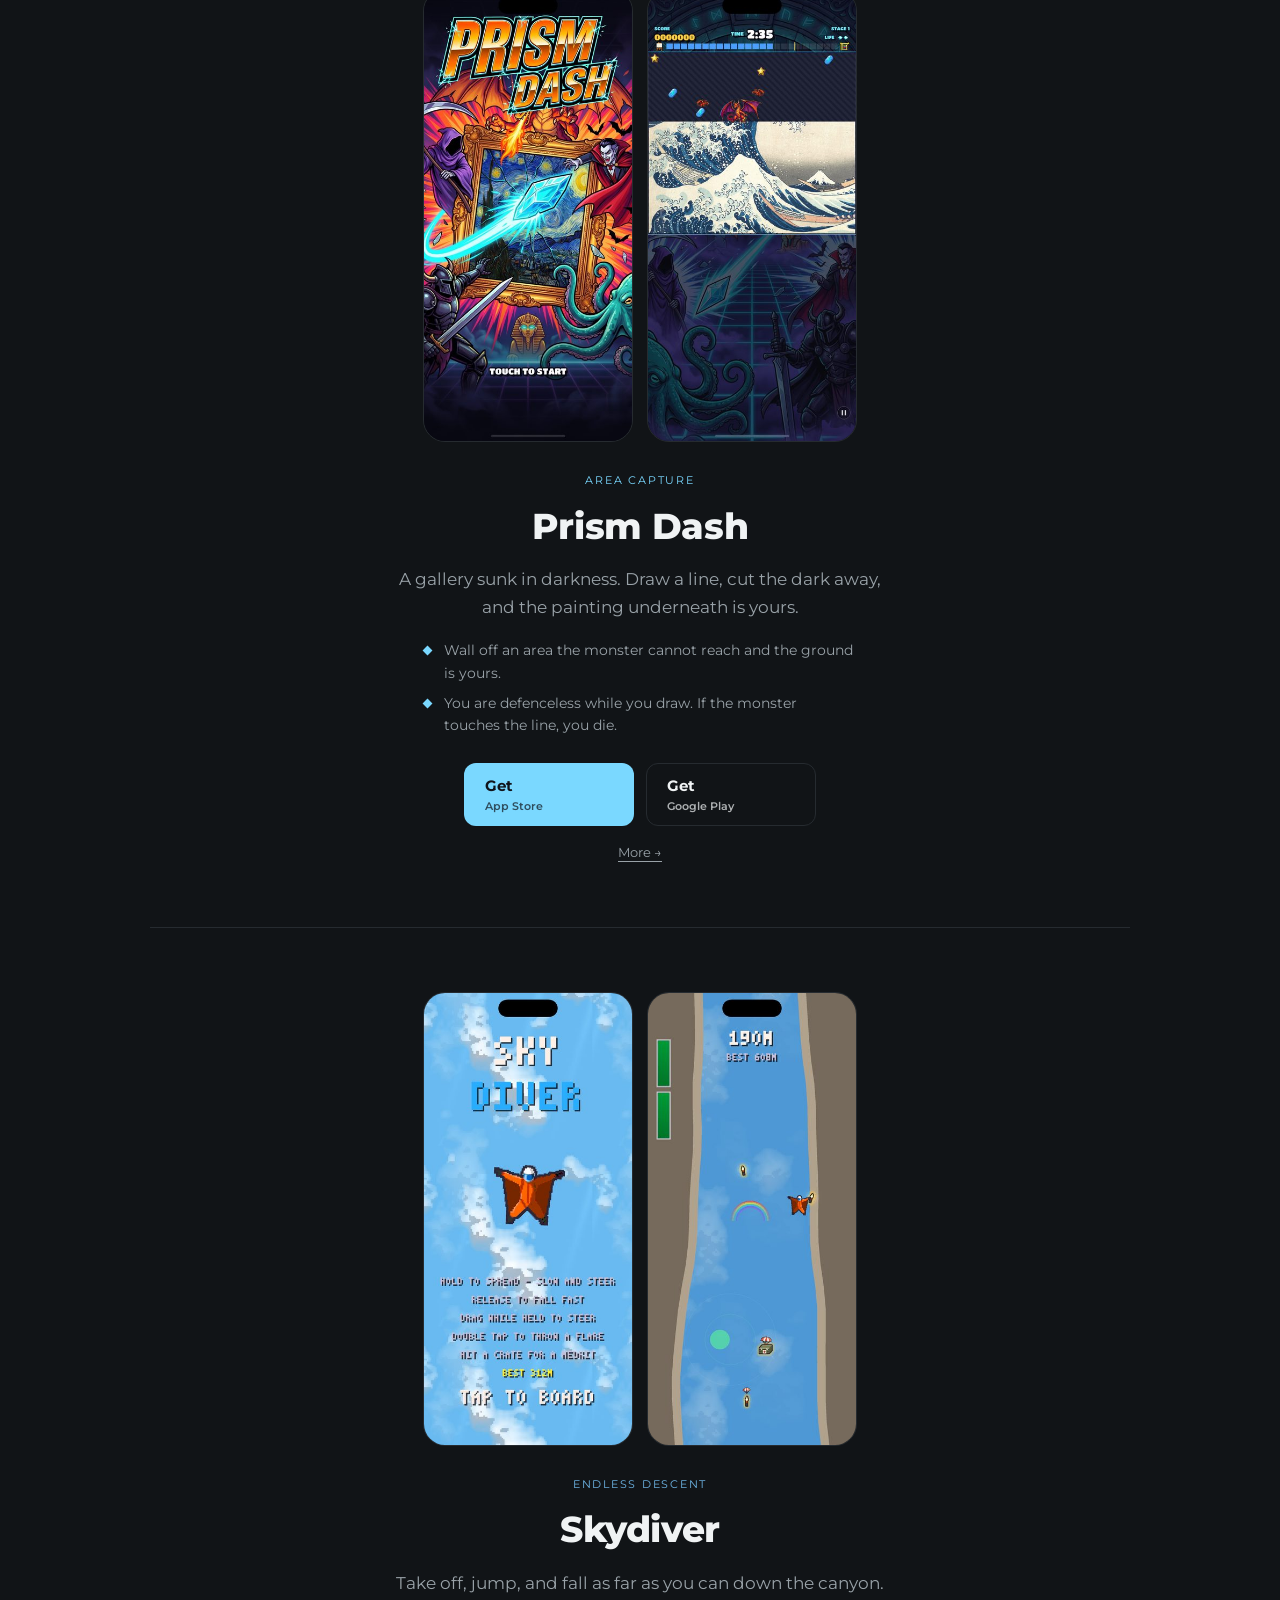
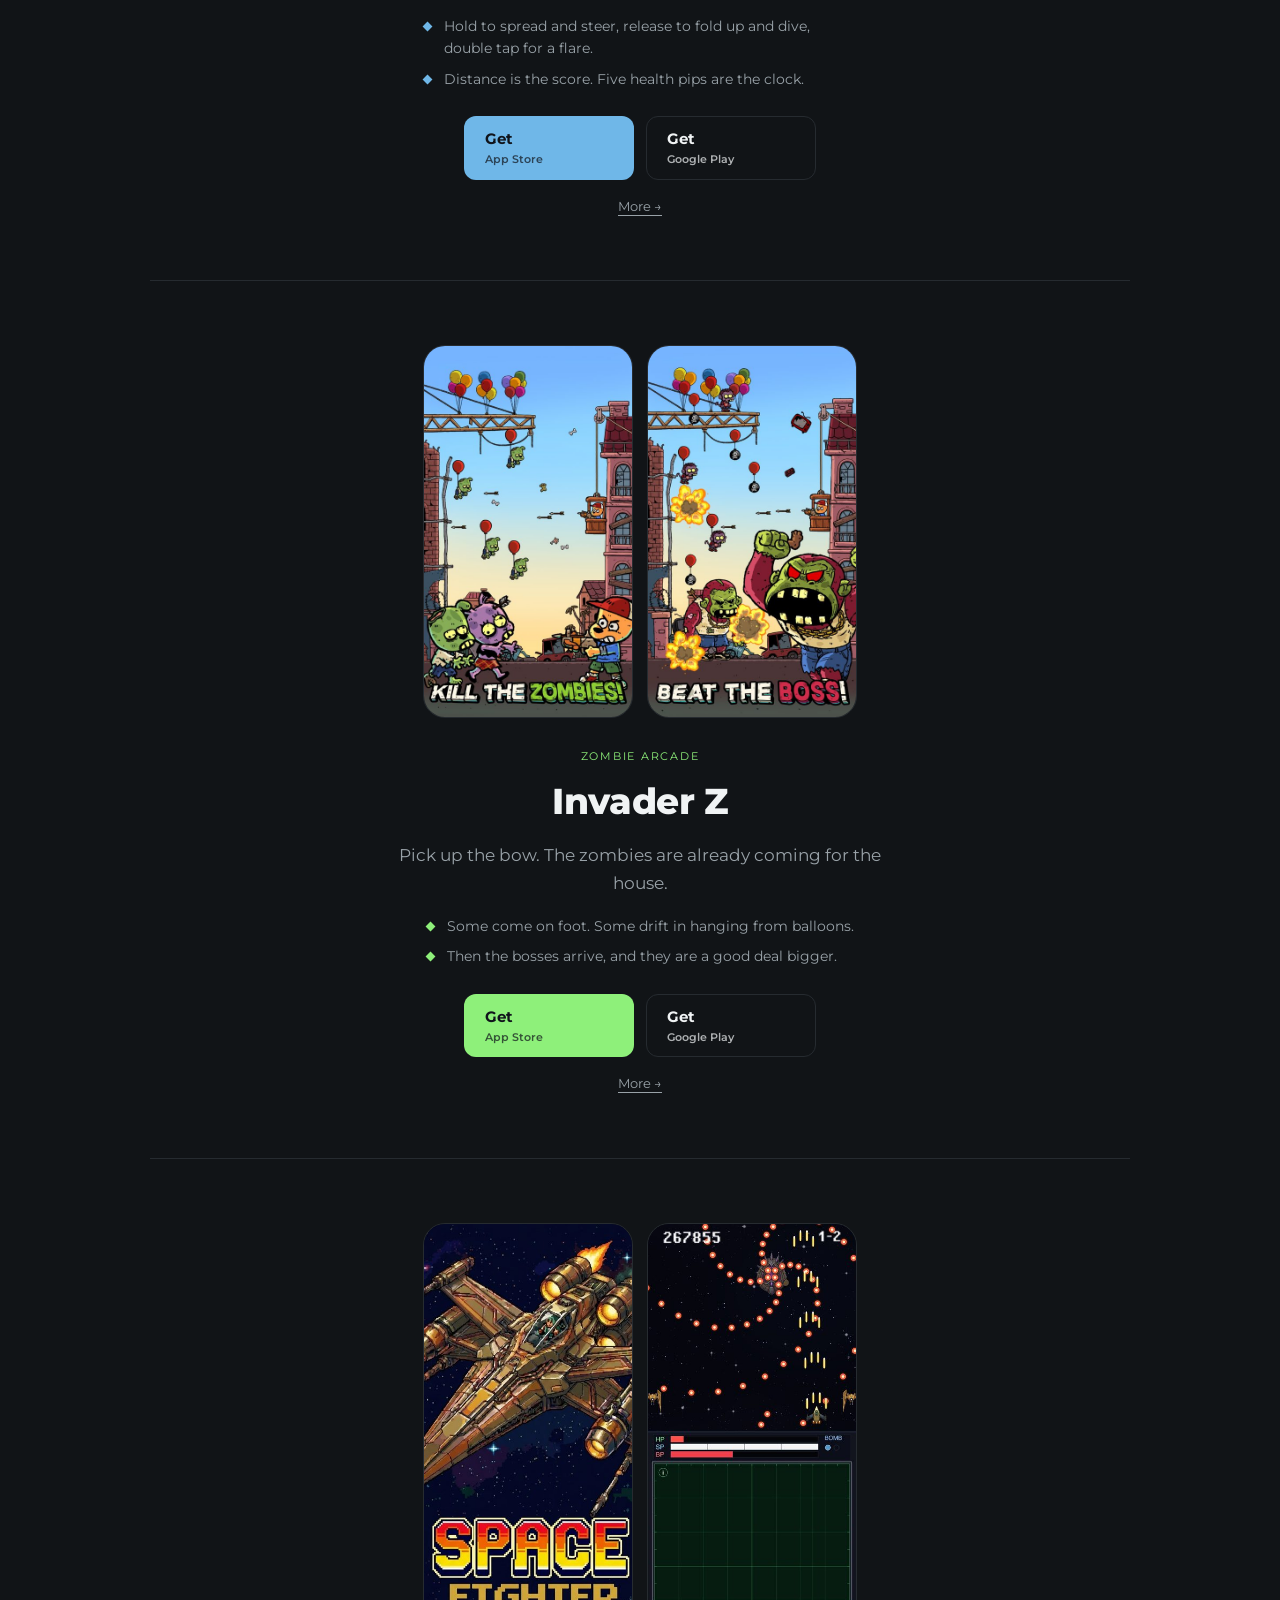
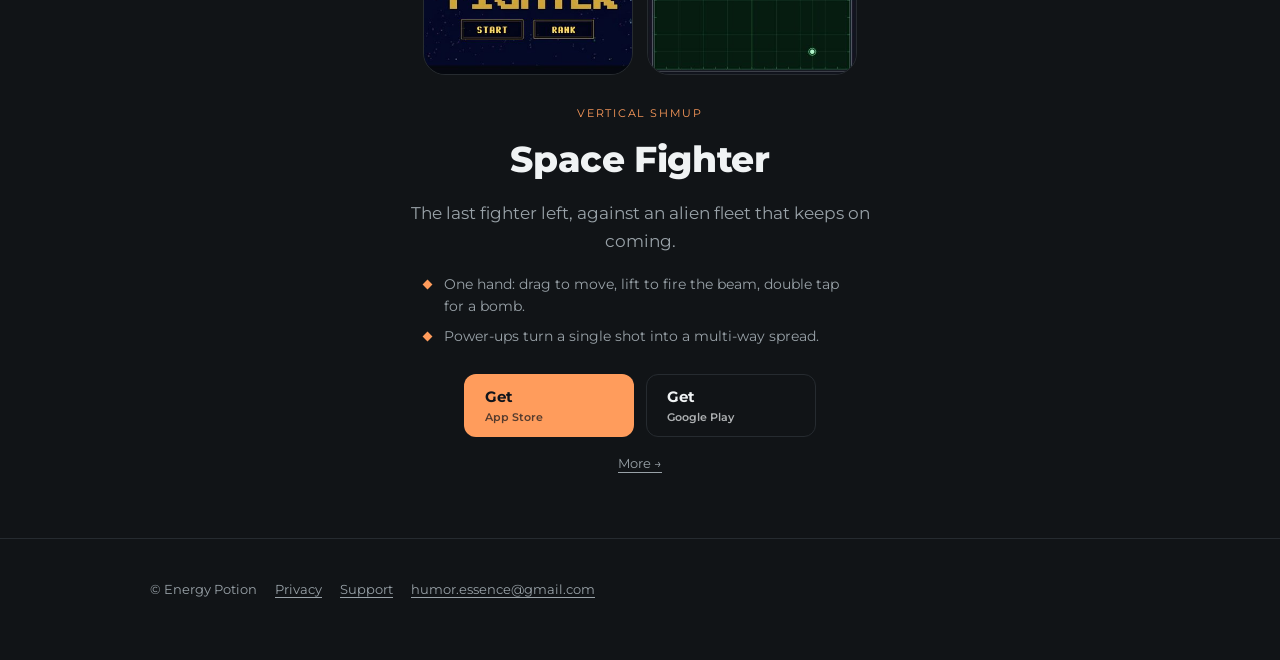
==== commit ee3e098a: "CatchCatch 는 붙여 쓴다 스토어 이름이 한 단어라 페이지 제목, 링크 카드, 본문, 대표 이미지 대체 텍스트를 모두 CatchCatch 로 맞춘다. 주소(catch-cat" ====
--- a/index.html
+++ b/index.html
@@ -77,7 +77,7 @@
     </div>
 
     <div class="hero-shot wide">
-      <img id="hero-shot" data-slug="catch-catch" width="1200" height="793" alt="Catch Catch" fetchpriority="high" decoding="async">
+      <img id="hero-shot" data-slug="catch-catch" width="1200" height="793" alt="CatchCatch" fetchpriority="high" decoding="async">
       <script>document.getElementById('hero-shot').src=window.EP_HERO</script>
     </div>
   </div>
--- a/assets/site.css
+++ b/assets/site.css
@@ -4,7 +4,7 @@
    The ground was Echo Step's own sky, because this page began as that game's
    landing page. It is a catalogue now, and a catalogue standing on one of its
    six games' palettes is that game's page with five guests on it: the teal
-   fights Catch Catch's yellow and Space Fighter's orange, and every one of
+   fights CatchCatch's yellow and Space Fighter's orange, and every one of
    the six stops looking like its own thing.
 
    So the ground is neutral and the colour belongs to the games. Each block and
@@ -69,7 +69,7 @@
   min-width:170px;padding:10px 20px;border-radius:12px;font-weight:700;font-size:15px;
   background:var(--accent);color:var(--on-accent);border:1px solid transparent}
 .store em{font-style:normal;font-weight:600;font-size:11px;opacity:.7}
-.store.android{background:transparent;color:var(--ink);border-color:var(--line)}
+.store + .store{background:transparent;color:var(--ink);border-color:var(--line)}
 .store-off{opacity:.4;cursor:default}
 .store-lg{min-width:200px;padding:13px 24px;font-size:16px}
 
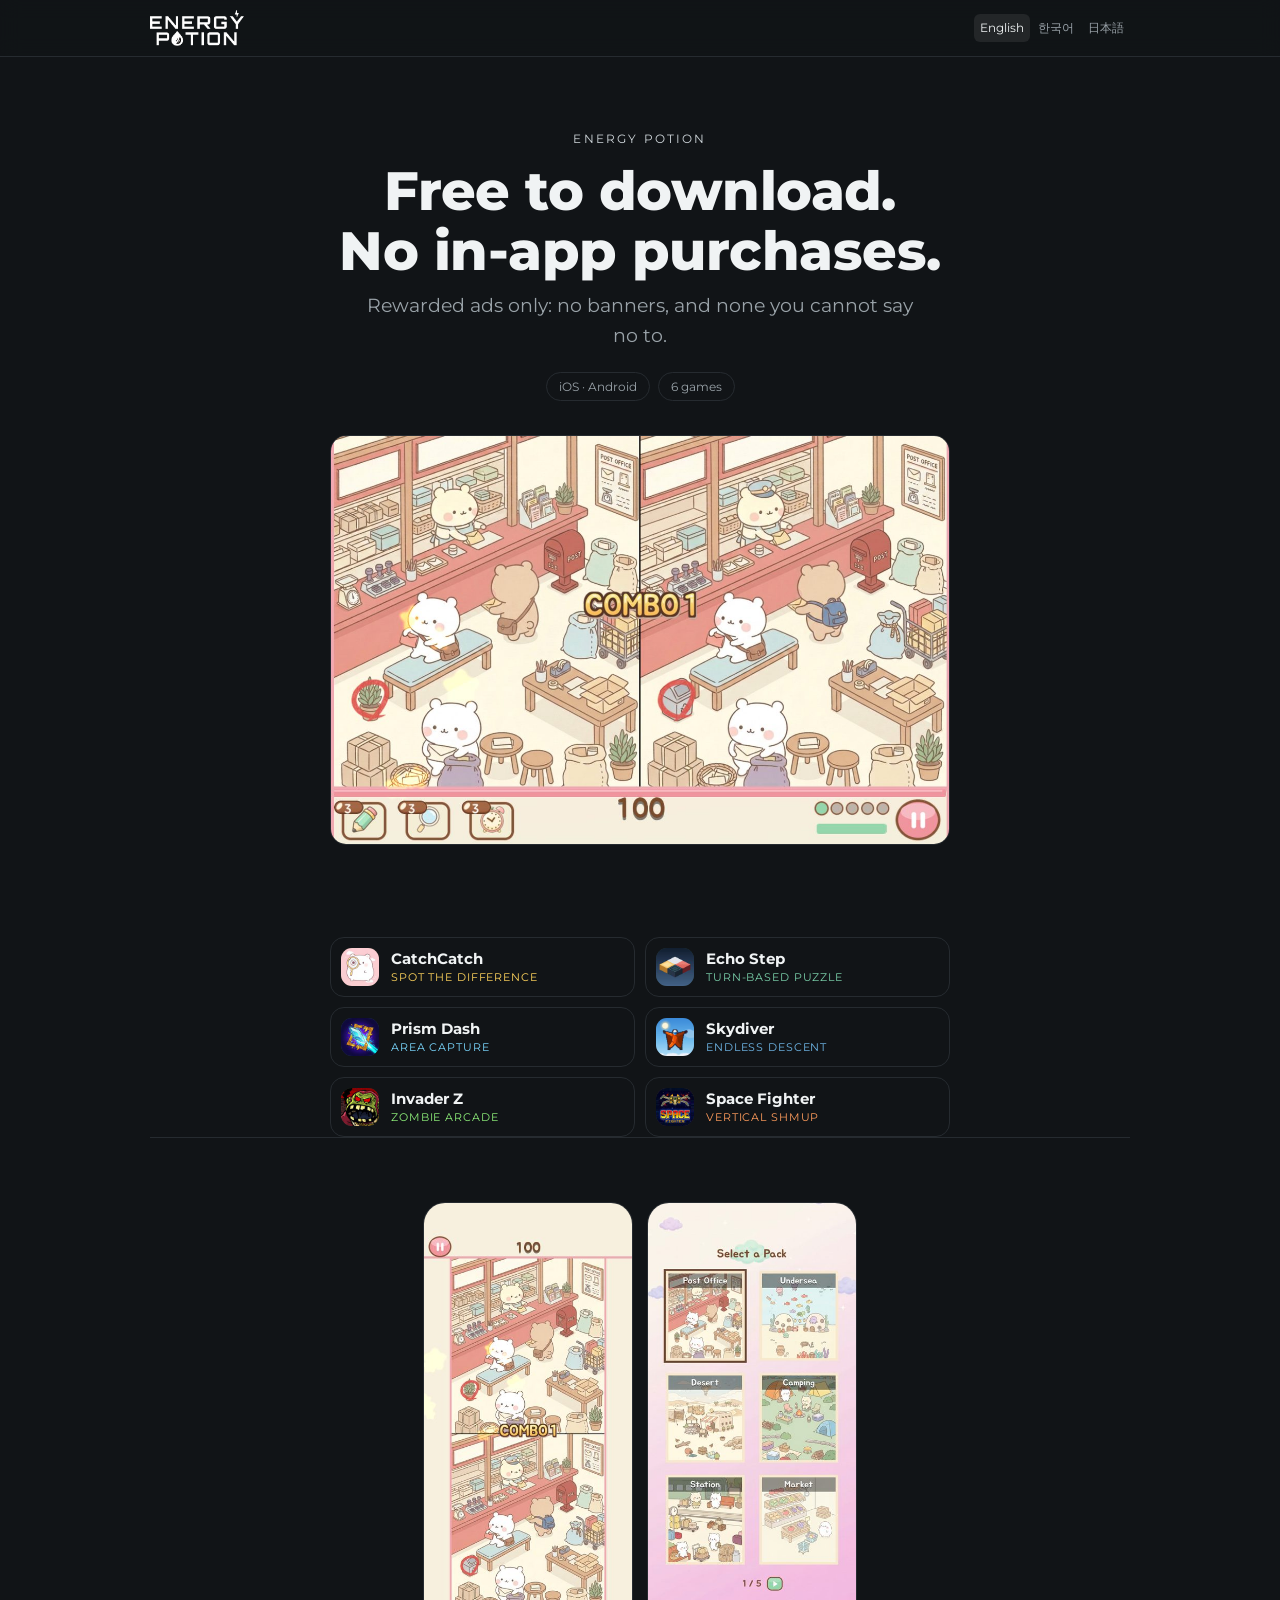
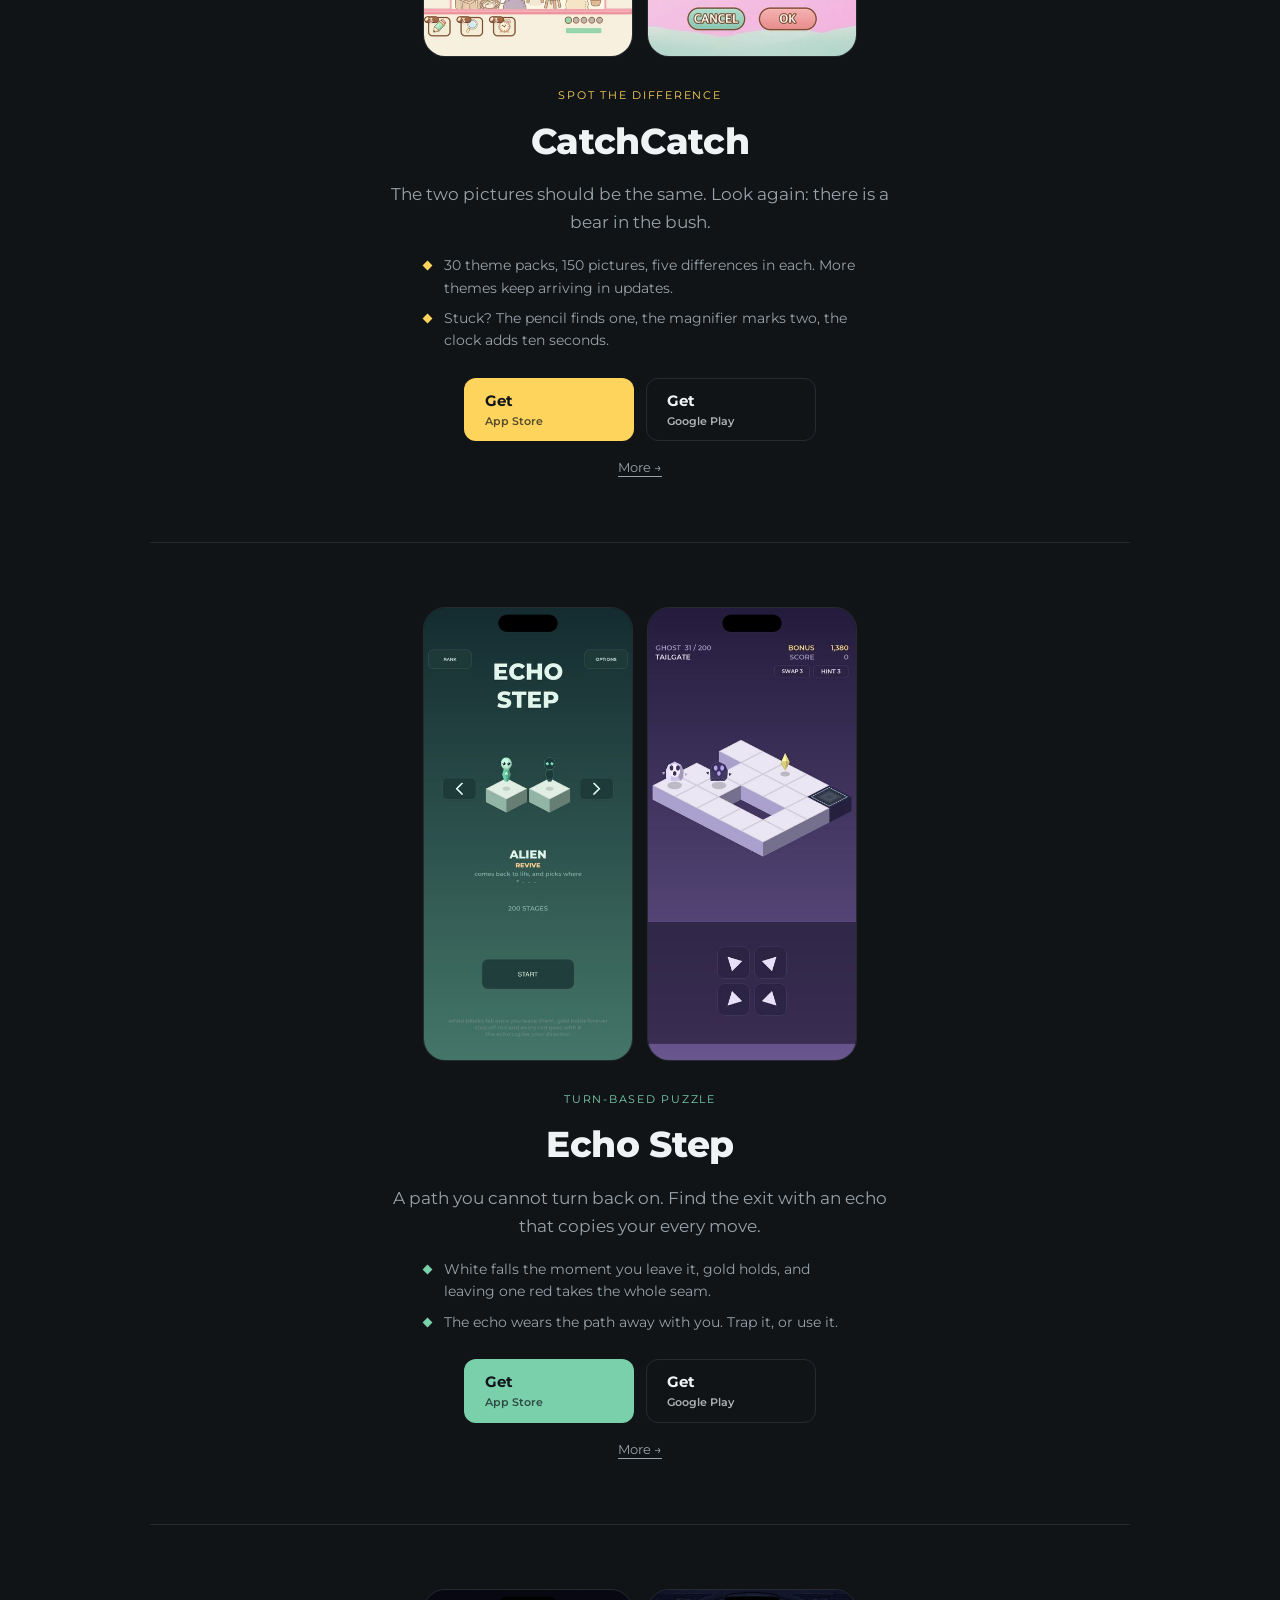
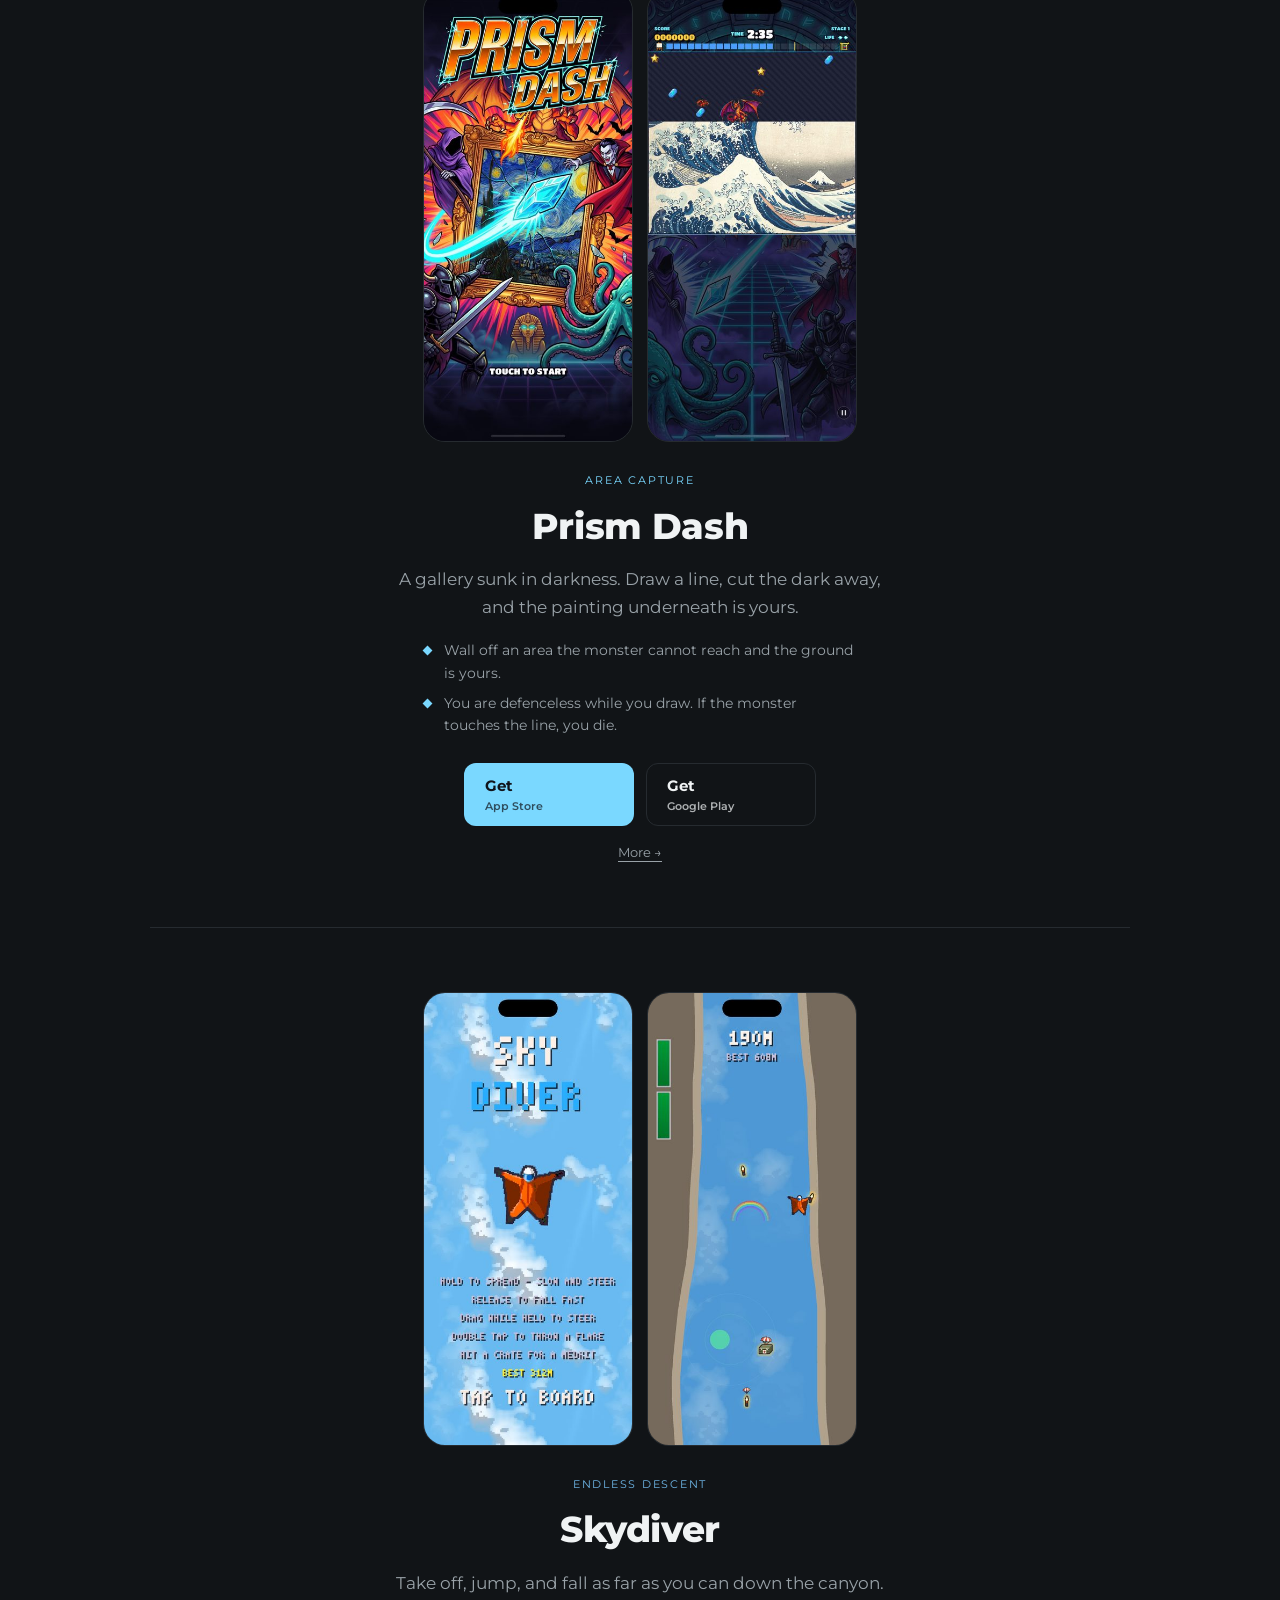
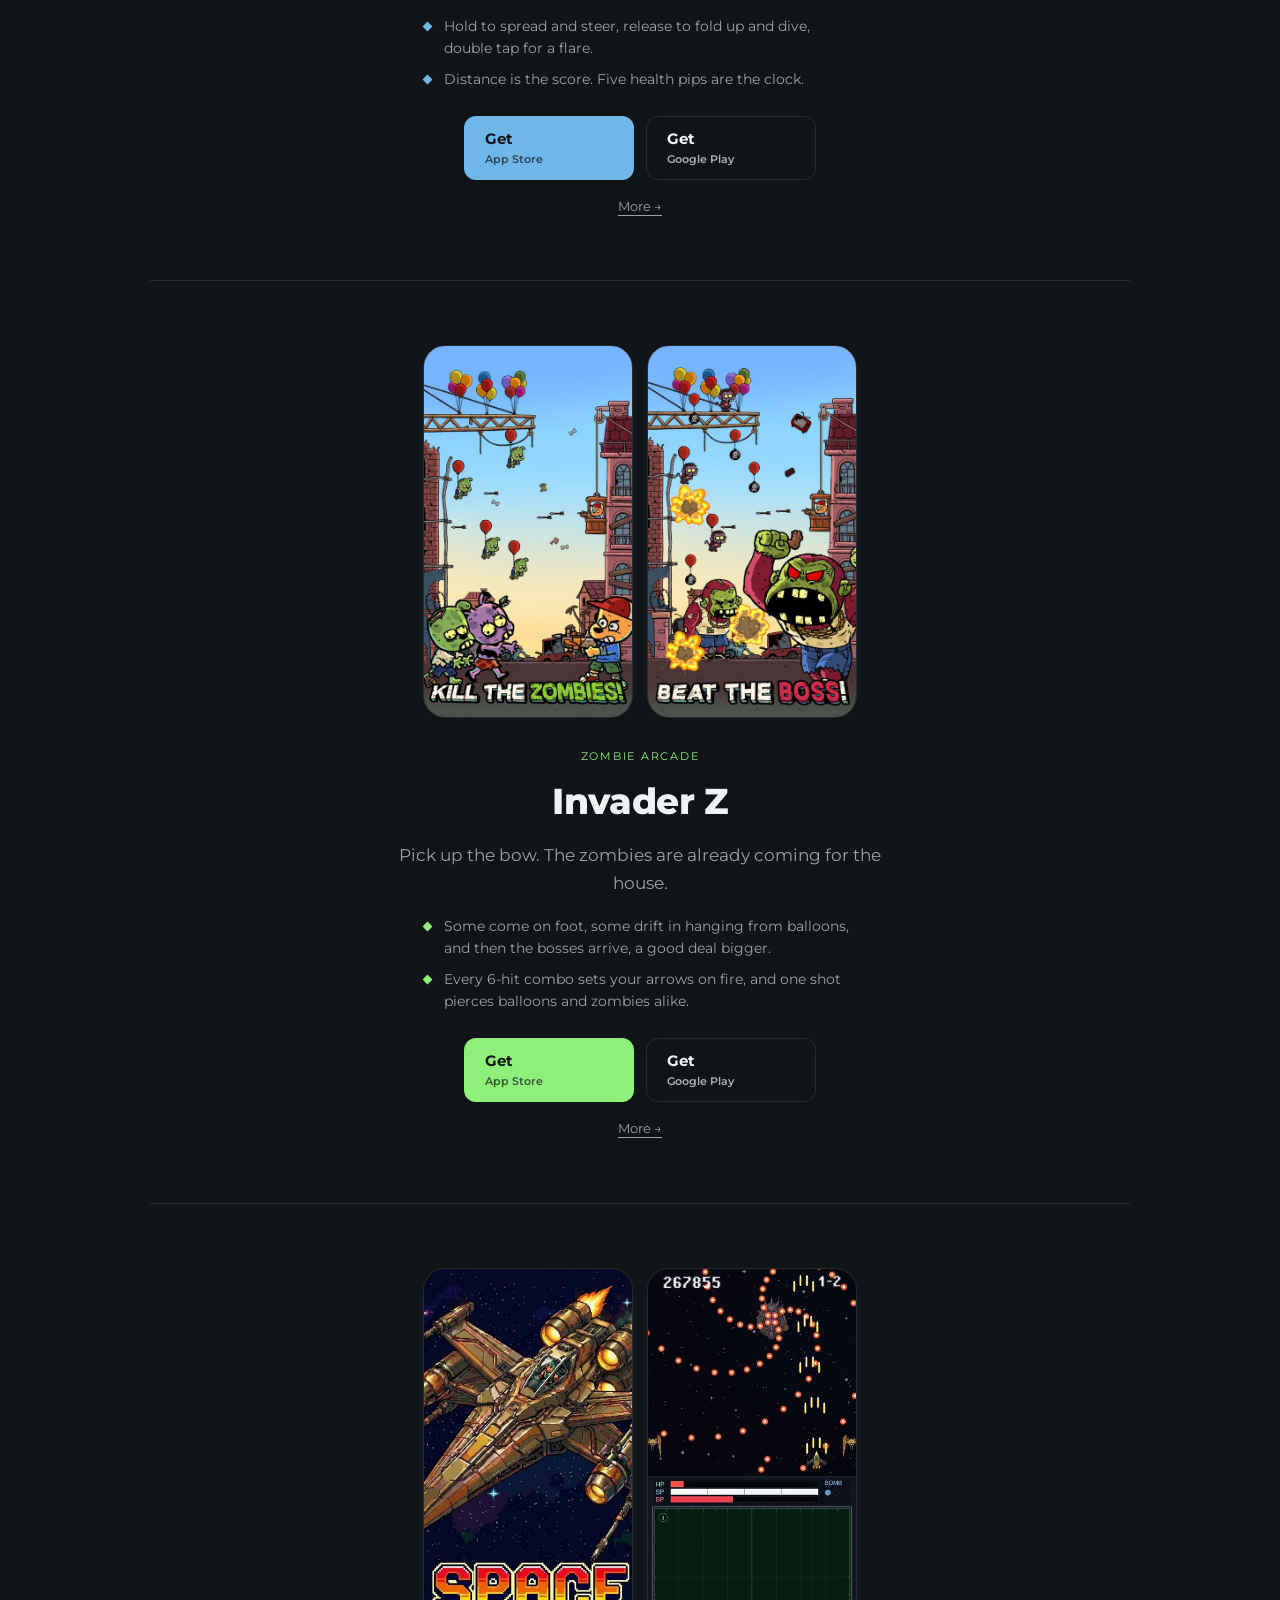
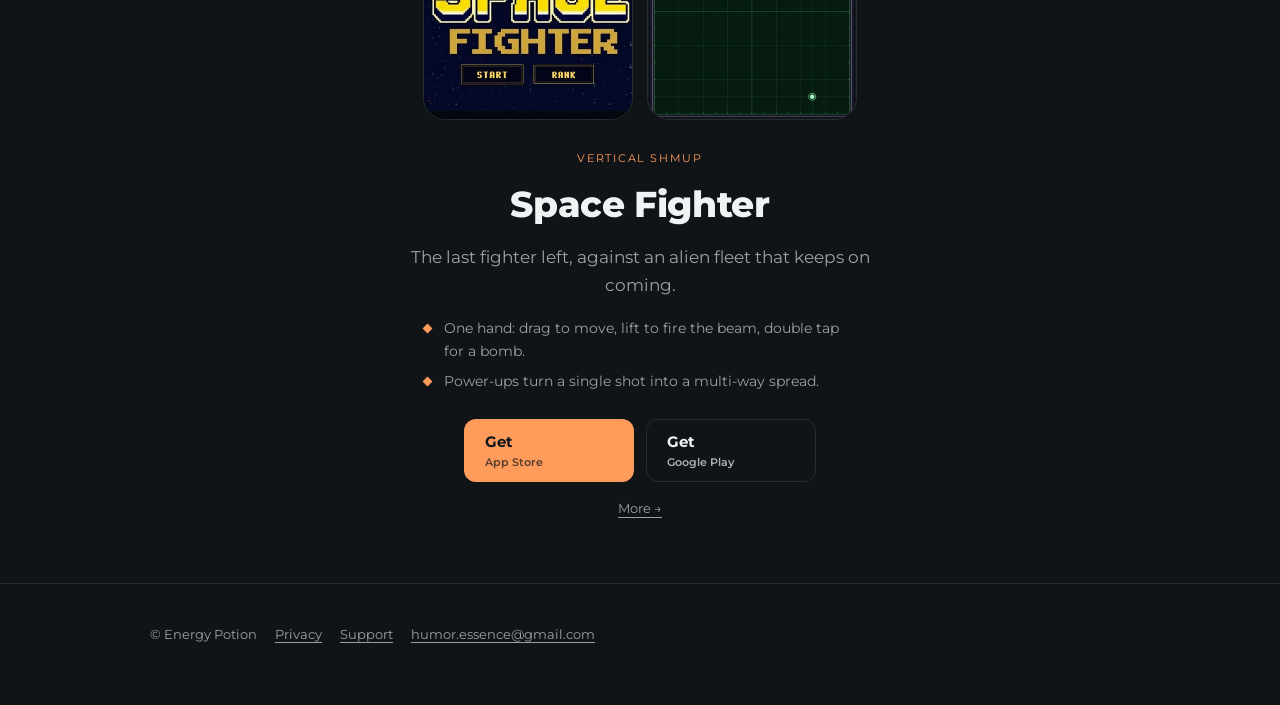
==== commit e47b2ef8: "스튜디오 로고를 Orbit Sweeper 의 것으로 좌상단 글자 로고를 Orbit Sweeper 스튜디오 카드 로고(Orbitron 두 줄, POTION 의 O 자리 물방울 얼굴," ====
--- a/index.html
+++ b/index.html
@@ -45,7 +45,7 @@
 
 <header class="top">
   <div class="wrap">
-    <a class="mark" href="./">ENERGY<span>POTION</span></a>
+    <a class="mark" href="./"><img src="assets/mark.png" width="94" height="36" alt="Energy Potion"></a>
     <nav><span data-lang></span></nav>
   </div>
 </header>
--- a/assets/site.css
+++ b/assets/site.css
@@ -47,8 +47,10 @@
   background:#111417e6;border-bottom:1px solid var(--line)}
 .top .wrap{display:flex;align-items:center;gap:16px;height:56px}
 .mark,.top nav a,[data-lang] button{white-space:nowrap}
-.mark{font-weight:800;letter-spacing:.14em;font-size:13px;text-transform:uppercase}
-.mark span{color:var(--accent)}
+/* The studio mark is Orbit Sweeper's studio card (Orbitron, the drop in the O,
+   the bolt over the Y), drawn once into assets/mark.png. */
+.mark{display:block;flex:none}
+.mark img{display:block;height:36px;width:auto}
 .top nav{margin-left:auto;display:flex;gap:14px;font-size:13px;color:var(--ink-dim)}
 [data-lang]{display:flex;gap:2px;margin-left:8px}
 [data-lang] button{background:none;border:0;color:var(--ink-dim);font:inherit;font-size:12px;
@@ -82,7 +84,10 @@
    picture from being pushed down when they land. */
 .hero .eyebrow:empty{min-height:1.6em}
 .hero:not(.hero-studio) .lead{min-height:3.3em}
-.hero [data-app-stores]{min-height:76px}
+/* A game page's own rows shrink to their buttons, the way a catalogue block's do
+   (.app-body centres its children), so the button is one size everywhere. */
+[data-app-stores],section > [data-app-stores-foot]{width:fit-content;max-width:100%;margin-left:auto;margin-right:auto}
+.hero [data-app-stores]{min-height:64px}
 /* Until the script fills the blocks, keep what follows them off the first screen, or
    the footer shows and is then shoved down. */
 [data-catalogue]:empty{min-height:100vh}
